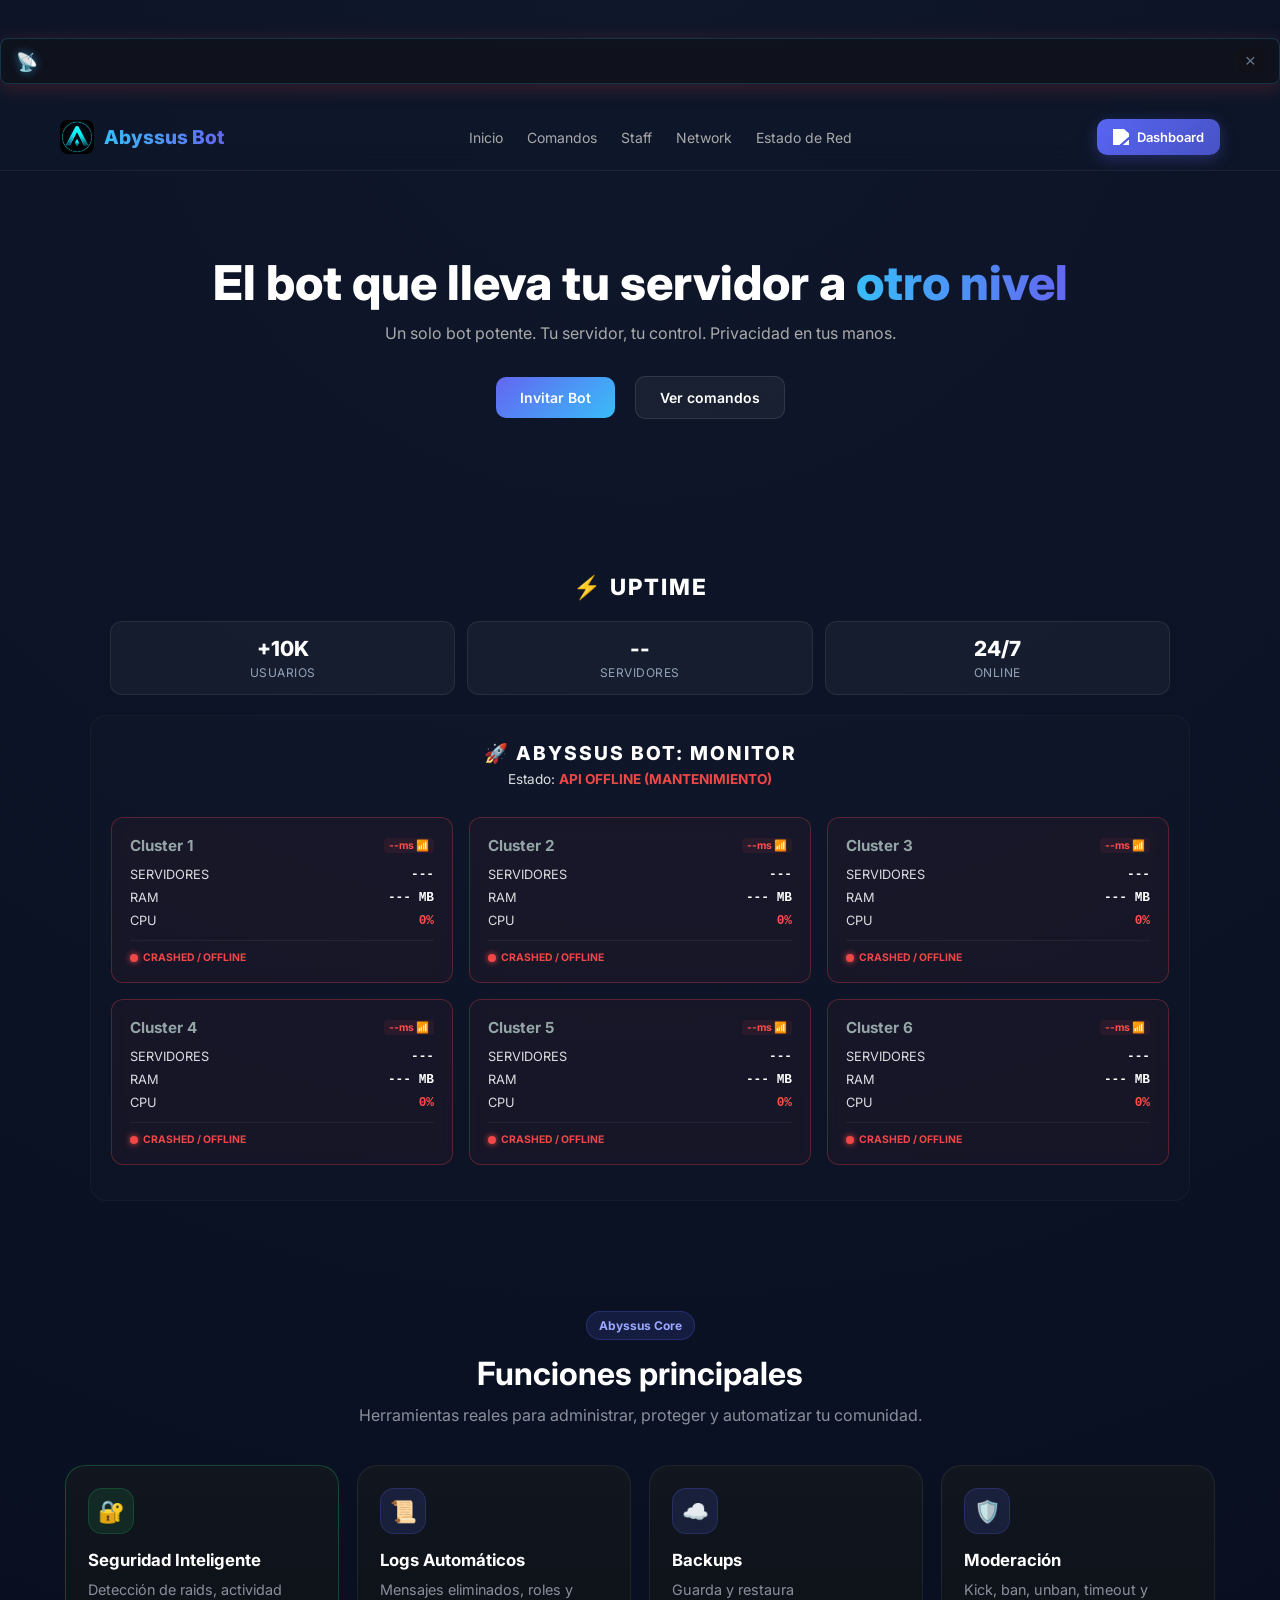
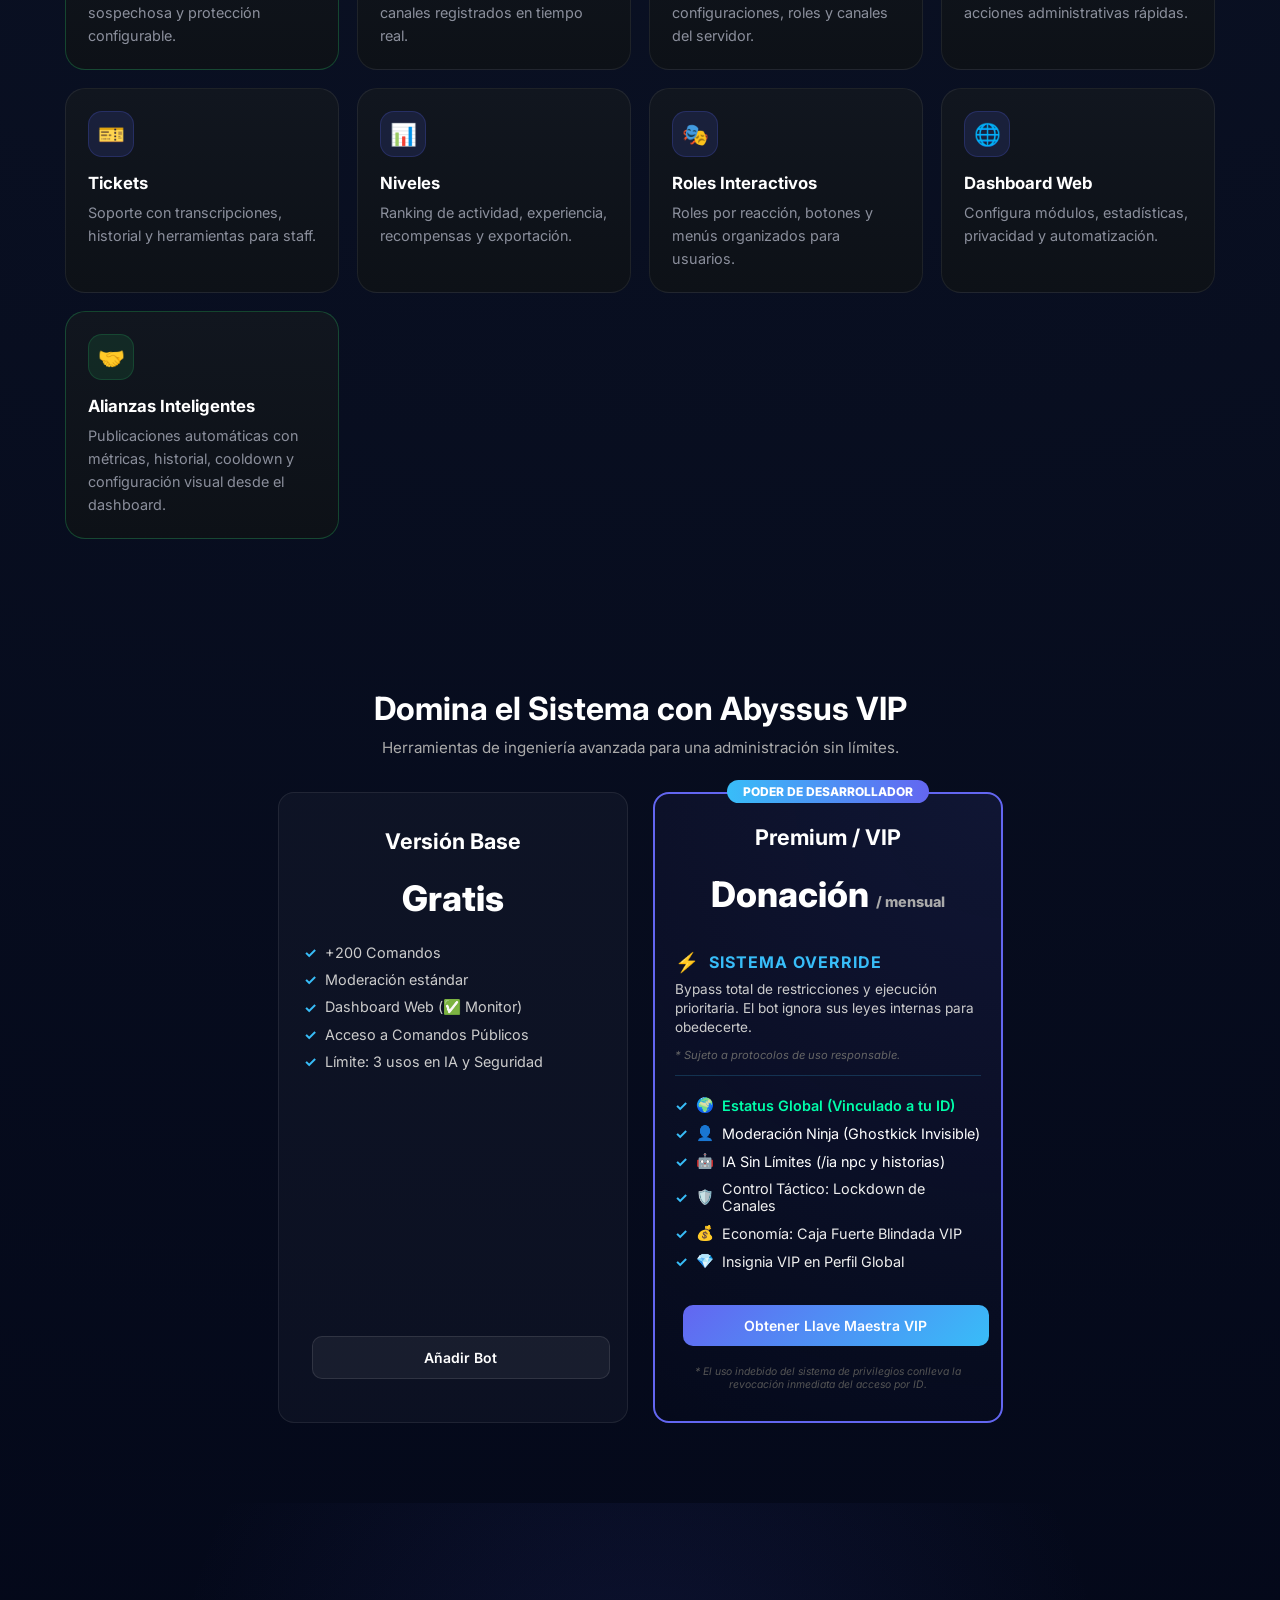
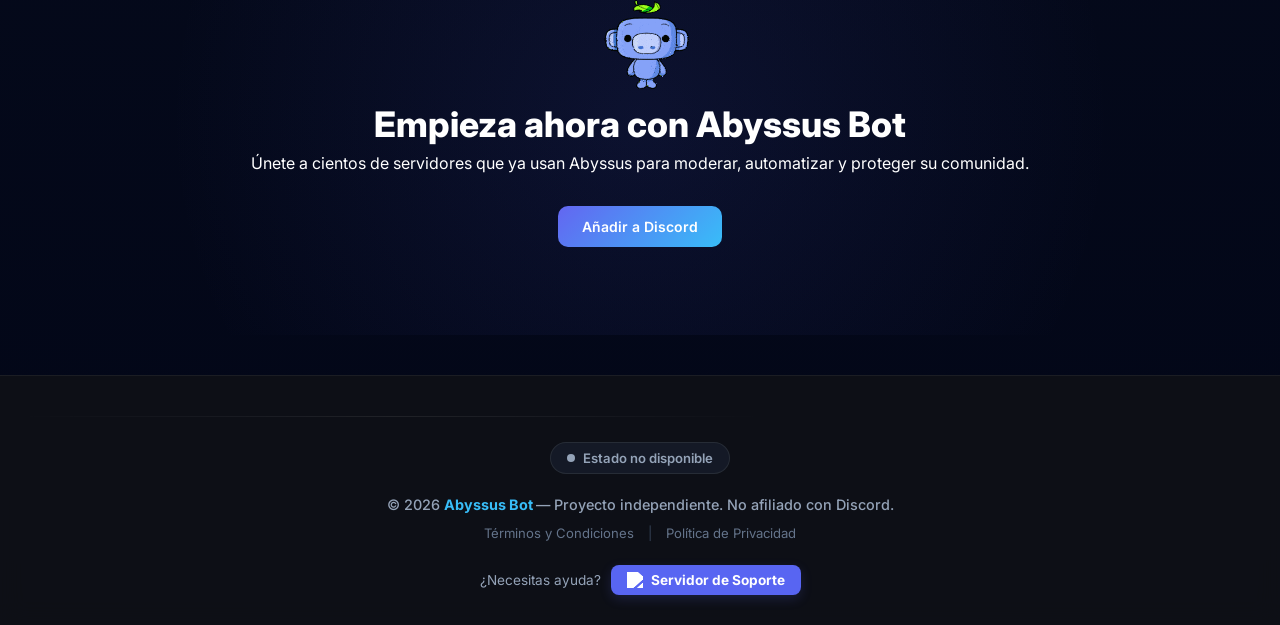
==== index.html @ d4df40f8 "Update index.html" ====
<!DOCTYPE html>
<html lang="es">
<head>
   <meta charset="utf-8">

<title>
  Abyssus — Moderación, Seguridad y Automatización para Discord
</title>

<meta
  name="viewport"
  content="width=device-width, initial-scale=1.0"
>

<link
  rel="canonical"
  href="https://mrabyssus.github.io/Abyssusbot/"
>

<link
  rel="icon"
  href="img/favicon-512.png"
>

<link
  rel="icon"
  type="image/png"
  sizes="32x32"
  href="img/favicon-web.png"
>

<meta
  name="description"
  content="Abyssus es un bot avanzado para Discord con moderación, logs automáticos, backups, seguridad inteligente, dashboard web, tickets, niveles y automatización."
>

<meta
  name="keywords"
  content="Discord bot, Abyssus, moderación, logs, backups, seguridad, dashboard, tickets, niveles, automatización, Discord dashboard, bot español"
>

<meta
  name="author"
  content="Mr.Abyssus"
>

<!-- OPEN GRAPH -->

<meta
  property="og:title"
  content="Abyssus — Moderación y Seguridad Inteligente para Discord"
>

<meta
  property="og:description"
  content="Dashboard web, logs automáticos, backups, moderación, tickets y automatización avanzada para servidores de Discord."
>

<meta
  property="og:image"
  content="https://mrabyssus.github.io/Abyssusbot/img/Bannernuevo.png"
>

<meta
  property="og:url"
  content="https://mrabyssus.github.io/Abyssusbot/"
>

<meta
  property="og:type"
  content="website"
>

<meta
  property="og:site_name"
  content="Abyssus"
>

<!-- TWITTER -->

<meta
  name="twitter:card"
  content="summary_large_image"
>

<meta
  name="twitter:title"
  content="Abyssus — Seguridad y Automatización para Discord"
>

<meta
  name="twitter:description"
  content="Bot avanzado para Discord con logs automáticos, backups, dashboard web, moderación y seguridad inteligente."
>

<meta
  name="twitter:image"
  content="https://mrabyssus.github.io/Abyssusbot/img/Bannernuevo.png"
>

<!-- COLOR -->

<meta
  name="theme-color"
  content="#0f172a"
>

<script type="application/ld+json">
{
  "@context": "https://schema.org",

  "@type": "SoftwareApplication",

  "name": "Abyssus",

  "description":
    "Bot avanzado para Discord con moderación, logs automáticos, backups, seguridad inteligente, dashboard web, tickets, niveles y automatización.",

  "applicationCategory":
    "UtilitiesApplication",

  "operatingSystem":
    "All",

  "url":
    "https://mrabyssus.github.io/Abyssusbot/",

  "author": {
    "@type": "Person",
    "name": "Mr.Abyssus"
  },

  "image":
    "https://mrabyssus.github.io/Abyssusbot/img/Bannernuevo.png",

  "sameAs": [
    "https://discord.gg/S2M2cyeus4",
    "https://top.gg/bot/680897280433324081"
  ]
}
</script>

<link
  href="https://fonts.googleapis.com/css2?family=Inter:wght@300;400;600;800&display=swap"
  rel="stylesheet">

<style>
*{margin:0;padding:0;box-sizing:border-box}
html{scroll-behavior:smooth;}

body{
  font-family:'Inter',sans-serif;
  background: radial-gradient(circle at top,#0f172a,#020617);
  color:#fff;
  padding-top:138px !important; /* Ajustado dinámicamente por el banner superior */
  overflow-x: hidden;
}

/* ===== NAV ===== */
.nav{
  position:fixed;
  top: 38px !important; /* Ajustado dinámicamente por el banner superior */
  width:100%;
  backdrop-filter:blur(14px);
  -webkit-backdrop-filter:blur(14px);
  background:rgba(15,23,42,0.7);
  border-bottom:1px solid rgba(255,255,255,0.06);
  z-index:1000;
}
.nav-container{
  max-width:1200px;
  margin:auto;
  padding:15px 20px;
  display:flex;
  align-items:center;
  justify-content:space-between;
}
.logo{
  display:flex;
  align-items:center;
  gap:10px;
  font-weight:800;
  font-size:1.2rem;
}
.logo span{
  background:linear-gradient(90deg,#38bdf8,#6366f1);
  -webkit-background-clip:text;
  color:transparent;
}
.logo img{
  width:34px;
  height:34px;
  border-radius:8px;
  animation:pulseLogo 2.5s infinite ease-in-out;
}
@keyframes pulseLogo{
  0%{ transform:scale(1); box-shadow:0 0 0 rgba(56,189,248,0); }
  50%{ transform:scale(1.06); box-shadow:0 0 15px rgba(56,189,248,0.5); }
  100%{ transform:scale(1); box-shadow:0 0 0 rgba(56,189,248,0); }
}
.nav-links {
  display: flex;
  justify-content: center;
}
.nav-links a{
  color:#aaa;
  margin:0 12px;
  text-decoration:none;
  font-size:14px;
  position:relative;
  transition:.3s;
}
.nav-links a:hover{color:#fff;}
.nav-links a::after{
  content:"";
  position:absolute;
  left:0;
  bottom:-5px;
  width:0%;
  height:2px;
  background:linear-gradient(90deg,#38bdf8,#6366f1);
  transition:.3s;
}
.nav-links a:hover::after{ width:100%; }

.discord-btn{
  display:flex;
  align-items:center;
  gap:8px;
  padding:10px 16px;
  border-radius:10px;
  font-weight:600;
  font-size:13px;
  text-decoration:none;
  color:#fff;
  background:linear-gradient(135deg,#5865F2,#4752C4);
  box-shadow:0 4px 15px rgba(88,101,242,0.3);
  transition:.25s;
  white-space: nowrap;
}
.discord-btn img{ filter:brightness(0) invert(1); }
.discord-btn:hover{
  transform:translateY(-2px);
  box-shadow:0 6px 20px rgba(88,101,242,0.5);
}

/* HERO */
.hero{
  min-height: 45vh;
  display:flex;
  align-items:center;
  justify-content:center;
  text-align:center;
  padding: 20px; 
}
.hero h2{ font-size: clamp(1.8rem, 5vw, 3rem); font-weight:800; line-height: 1.2; }
.hero span{
  background:linear-gradient(90deg,#38bdf8,#6366f1);
  -webkit-background-clip:text;
  color:transparent;
}
.hero p{ margin-top:12px; color:#aaa; font-size:1rem; padding: 0 10px; }

.buttons{margin-top:25px;}
.btn{
  padding:12px 24px;
  border-radius:10px;
  text-decoration:none;
  font-weight:600;
  margin:8px;
  display:inline-block;
  transition:.3s;
  cursor: pointer;
  font-size: 14px;
}
.btn-primary{
  background:linear-gradient(135deg,#6366f1,#38bdf8);
  color:#fff;
  border: none;
}
.btn-primary:hover{
  transform:translateY(-2px);
  box-shadow:0 8px 20px rgba(99,102,241,0.35);
}
.btn-secondary{ background:rgba(255,255,255,0.05); color:#fff; border: 1px solid rgba(255,255,255,0.1); }
.btn-secondary:hover{ background:rgba(255,255,255,0.1); }

/* --- BLOQUE 1: ESTADO DEL SISTEMA --- */
#seccion-estado {
    max-width: 1100px;
    margin: 30px auto 10px auto;
    padding: 0 20px;
    text-align: center;
}
.stats-superiores {
    display: flex;
    justify-content: center;
    gap: 12px;
    margin-top: 20px;
    flex-wrap: wrap;
}
.stat-box {
    background: rgba(255, 255, 255, 0.04);
    border: 1px solid rgba(255, 255, 255, 0.08);
    padding: 14px 20px;
    border-radius: 12px;
    min-width: 100px;
    flex: 1;
    transition: 0.3s;
}
.stat-box span { display: block; }
.stat-box .valor { font-weight: 800; font-size: 1.3rem; color: #fff; }
.stat-box .etiqueta { font-size: 0.75rem; color: #94a3b8; margin-top: 4px; text-transform: uppercase; letter-spacing: 0.5px; }

/* --- BLOQUE 2: MONITOR DE CLUSTERS (VERTICAL SIN DESLIZAR) --- */
/* --- BLOQUE 2: MONITOR DE CLUSTERS (RESTRUCTURADO EN 3x3) --- */
#dashboard-monitor {
    color: #dbdee1;
    font-family: 'Inter', sans-serif;
    text-align: center;
    padding: 25px 15px;
    background: rgba(255,255,255,0.01);
    border-radius: 16px;
    margin: 20px auto 40px auto;
    max-width: 1100px;
    border: 1px solid rgba(255, 255, 255, 0.03);
}

/* Forzamos cuadrícula exacta de 3 columnas en pantallas grandes */
.cluster-container {
    display: grid;
    grid-template-columns: repeat(3, 1fr);
    gap: 16px;
    padding: 10px 5px;
}

.cluster-card {
    background: rgba(255, 255, 255, 0.03); 
    border: 1px solid rgba(255, 255, 255, 0.08);
    padding: 18px;
    border-radius: 12px;
    text-align: left;
    backdrop-filter: blur(6px);
    transition: transform 0.2s, border-color 0.2s;
}
.cluster-card:hover { transform: translateY(-3px); border-color: #00ffcc; }
.cluster-card h3 { margin: 0; color: #00ffcc; font-size: 0.95rem; }
.stat-row { display: flex; justify-content: space-between; margin: 8px 0; font-size: 0.8rem; }
.stat-row .val { color: #fff; font-family: monospace; font-weight: 600; }

.online-dot {
    height: 8px; width: 8px;
    background-color: #23a55a;
    border-radius: 50%;
    box-shadow: 0 0 6px #23a55a;
    animation: pulse-green 2s infinite;
}
@keyframes pulse-green { 0%, 100% { opacity: 1; } 50% { opacity: 0.5; } }
    
/* FEATURES */
.features{
  padding:70px 20px;
}

.features-head{
  text-align:center;
  max-width:760px;
  margin:0 auto 36px;
}

.section-badge{
  display:inline-block;
  padding:6px 12px;
  border-radius:999px;
  background:rgba(88,101,242,.14);
  border:1px solid rgba(88,101,242,.25);
  color:#9aa7ff;
  font-size:.75rem;
  font-weight:700;
  margin-bottom:14px;
}

.features-head h2{
  font-size:2rem;
  margin-bottom:10px;
}

.features-head p{
  color:#8b8f9c;
  line-height:1.6;
}

.feature-grid{
  display:grid;
  grid-template-columns:repeat(auto-fit,minmax(240px,1fr));
  gap:18px;
  max-width:1150px;
  margin:0 auto;
}

.feature-card{
  background:linear-gradient(180deg,#11161f,#0d1117);
  border:1px solid rgba(255,255,255,.07);
  border-radius:20px;
  padding:22px;
  transition:.25s;
  position:relative;
  overflow:hidden;
  text-align:left;
}

.feature-card::before{
  content:'';
  position:absolute;
  inset:0;
  background:radial-gradient(circle at top right,rgba(88,101,242,.18),transparent 35%);
  opacity:0;
  transition:.25s;
}

.feature-card:hover{
  transform:translateY(-5px);
  border-color:rgba(88,101,242,.35);
  box-shadow:0 18px 40px rgba(0,0,0,.35);
}

.feature-card:hover::before{
  opacity:1;
}

.feature-card *{
  position:relative;
  z-index:1;
}

.feature-icon{
  width:46px;
  height:46px;
  display:flex;
  align-items:center;
  justify-content:center;
  border-radius:14px;
  background:rgba(88,101,242,.14);
  border:1px solid rgba(88,101,242,.22);
  font-size:1.35rem;
  margin-bottom:16px;
}

.feature-card h3{
  font-size:1.05rem;
  margin-bottom:8px;
}

.feature-card p{
  color:#8b8f9c;
  line-height:1.6;
  font-size:.9rem;
}

.feature-card.featured{
  border-color:rgba(35,165,89,.35);
}

.feature-card.featured .feature-icon{
  background:rgba(35,165,89,.14);
  border-color:rgba(35,165,89,.25);
}
    
/* ===== SECCIÓN PREMIUM INTEGRADA ===== */
.premium-section { padding: 80px 20px; max-width: 1100px; margin: auto; text-align: center; }
.premium-grid { display: flex; justify-content: center; gap: 25px; flex-wrap: wrap; margin-top: 35px; }
.price-card {
    background: rgba(255, 255, 255, 0.03);
    border: 1px solid rgba(255, 255, 255, 0.08);
    padding: 35px 25px;
    border-radius: 16px;
    width: 100%;
    max-width: 350px;
    position: relative;
    transition: 0.3s;
    display: flex;
    flex-direction: column;
}
.price-card.featured {
    border: 2px solid #6366f1;
    background: radial-gradient(circle at top right, rgba(99, 102, 241, 0.1), transparent);
}
.badge-premium {
    position: absolute;
    top: -14px;
    left: 50%;
    transform: translateX(-50%);
    background: linear-gradient(90deg, #38bdf8, #6366f1);
    padding: 4px 16px;
    border-radius: 20px;
    font-size: 0.75rem;
    font-weight: 800;
    text-transform: uppercase;
    white-space: nowrap;
}
.price-card h3 { font-size: 1.35rem; margin-bottom: 8px; }
.price-card .price { font-size: 2.2rem; font-weight: 800; margin: 15px 0; }
.price-card .price span { font-size: 0.9rem; color: #aaa; }

.price-list { list-style: none; text-align: left; margin-bottom: 25px; flex-grow: 1; }
.price-list li { margin: 10px 0; color: #ccc; font-size: 0.9rem; display: flex; align-items: center; gap: 8px; }
.price-list li::before { content: "✓"; color: #38bdf8; font-weight: bold; }

/* CTA ANIMATED STYLES */
.cta-animated {
    text-align: center;
    padding: 80px 20px;
    background: radial-gradient(circle at center, rgba(88, 101, 242, 0.1), transparent 70%);
    position: relative;
}
.wumpus-container { margin-bottom: 20px; height: 100px; display: flex; justify-content: center; align-items: center; }
.wumpus-img { width: 100px; height: auto; animation: floatWumpus 3s infinite ease-in-out; }
@keyframes floatWumpus { 0%, 100% { transform: translateY(0); } 50% { transform: translateY(-15px); } }
.cta-animated h2 { font-size: clamp(1.5rem, 4vw, 2.2rem); font-weight: 800; margin-bottom: 8px; color: #fff; }

.btn-discord-pro {
    display: inline-flex;
    align-items: center;
    gap: 10px;
    padding: 14px 28px;
    border-radius: 10px;
    font-weight: 700;
    font-size: 1rem;
    text-decoration: none;
    color: #fff;
    background: #5865F2;
    box-shadow: 0 4px 12px rgba(88, 101, 242, 0.3);
    transition: 0.3s;
}
.btn-discord-pro:hover { background: #4752C4; transform: translateY(-2px); }

/* ===== BANNER DE ALERTA DE CAIDA ===== */
.alerta-caida {
    position: fixed;
    top: 0;
    left: 0;
    width: 100%;
    background: linear-gradient(90deg, #7f1d1d, #b91c1c);
    color: #fef2f2;
    padding: 10px 20px;
    font-size: 13px;
    text-align: center;
    z-index: 2000;
    display: flex;
    justify-content: center;
    align-items: center;
    gap: 10px;
    border-bottom: 2px solid #ef4444;
    box-shadow: 0 4px 20px rgba(239, 68, 68, 0.2);
}
.alerta-icono {
    font-size: 16px;
    animation: parpadeoAlerta 1.5s infinite;
}
.alerta-texto {
    line-height: 1.4;
    margin: 0;
}
.alerta-tiempo {
    color: #fca5a5;
    font-weight: 600;
    display: inline-block;
    margin-left: 5px;
}

@keyframes parpadeoAlerta {
    0%, 100% { opacity: 1; transform: scale(1); }
    50% { opacity: 0.4; transform: scale(0.9); }
}

/* ====================================================
   📱 RESPONSIVE CONTROLADO (EVITA MOVIMIENTOS HORIZONTALES)
====================================================== */
@media (max-width: 768px) {
    body { padding-top: 190px !important; }
    .alerta-caida { font-size: 11px; padding: 8px 12px; }
    .nav { top: 50px !important; flex-direction: column; gap: 12px; padding: 12px; }
    .nav-container { flex-direction: column; gap: 12px; padding: 12px; }
    .nav-links { flex-wrap: wrap; justify-content: center; gap: 8px 4px; }
    .nav-links a { margin: 0 6px; font-size: 13px; }
    .discord-btn { width: 100%; justify-content: center; padding: 8px; }
    
    /* Grid vertical exacto de 2 columnas en celulares modernos */
    .cluster-container {
        grid-template-columns: repeat(2, 1fr) !important;
        gap: 10px !important;
    }
    .cluster-card { padding: 12px !important; }
    .cluster-card h3 { font-size: 0.85rem; }
    .stat-row { font-size: 0.75rem; margin: 6px 0; }
    
    .price-card.featured { transform: none !important; }
}

@media (max-width: 480px) {
    /* Celulares extremadamente pequeños bajan a 1 columna para mantener legibilidad */
    .cluster-container { grid-template-columns: 1fr !important; }
}
</style>

</head>

<body>

<nav class="nav">

 <div id="panel-alerta" class="alerta-caida" style="border-color: rgba(56, 189, 248, 0.3); background: rgba(17, 18, 23, 0.6); position: relative; padding: 12px 40px 12px 45px; margin-bottom: 20px; border-radius: 8px; border: 1px solid rgba(56, 189, 248, 0.2); overflow: hidden; display: flex; align-items: center; backdrop-filter: blur(4px);">
    
    <span class="alerta-icono" style="position: absolute; left: 15px; color: #38bdf8; font-size: 1.1rem; text-shadow: 0 0 10px rgba(56, 189, 248, 0.5); z-index: 2; animation: alert-pulse 1.5s infinite alternate;">📡</span>
    
    <div style="width: 100%; overflow: hidden; white-space: nowrap; position: relative;">
        <p class="alerta-texto" style="margin: 0; display: inline-block; padding-left: 100%; animation: marquee-cyber 40s linear infinite; font-size: 0.9rem; letter-spacing: 0.5px; color: #e2e8f0; font-weight: 500;">
            <span style="color: #ffd700; font-weight: 700; text-shadow: 0 0 8px rgba(255, 215, 0, 0.2);">👑 ABYSSUS PREMIUM:</span> Desbloquea el verdadero poder del bot. Obtén acceso inmediato a comandos exclusivos, sistemas avanzados de economía, personalización sin límites y prioridad de soporte. 
            
            <span style="margin: 0 40px; color: #2f3136;"></span>
                   
        </p>
    </div>

    <button onclick="document.getElementById('panel-alerta').remove()" style="position: absolute; top: 50%; right: 15px; transform: translateY(-50%); background: rgba(17, 18, 23, 0.8); border: none; color: #64748b; font-size: 1.2rem; cursor: pointer; transition: 0.2s; padding: 2px 8px; border-radius: 4px; line-height: 1; z-index: 2;" onmouseover="this.style.color='#ef4444'; this.style.background='rgba(239, 68, 68, 0.1)'" onmouseout="this.style.color='#64748b'; this.style.background='rgba(17, 18, 23, 0.8)'">×</button>

    <style>
        @keyframes marquee-cyber {
            0% { transform: translate3d(0, 0, 0); }
            100% { transform: translate3d(-100%, 0, 0); }
        }
        @keyframes alert-pulse {
            0% { opacity: 0.6; transform: scale(0.95); }
            100% { opacity: 1; transform: scale(1.05); }
        }
    </style>
</div>    

  <div class="nav-container">
    <div class="logo">
      <img src="img/favicon-512.png" alt="Abyssus Logo">
      <span>Abyssus Bot</span>
    </div>
    <div class="nav-links">
      <a href="index.html">Inicio</a>
      <a href="commands.html">Comandos</a>
      <a href="staffteam.html">Staff</a>
      <a href="network.html">Network</a>
      <a href="estado.html">Estado de Red</a>
    </div>
    <a href="https://discord.com/oauth2/authorize?client_id=680897280433324081&redirect_uri=https://abyssus-auth.onrender.com/callback&response_type=code&scope=identify%20guilds"
       class="discord-btn">
      <img src="https://cdn.jsdelivr.net/npm/simple-icons@v11/icons/discord.svg" width="16">
      Dashboard
    </a>
  </div>
</nav>

<section class="hero">
  <div>
    <h2>El bot que lleva tu servidor a <span>otro nivel</span></h2>
     <p>Un solo bot potente. Tu servidor, tu control. Privacidad en tus manos.</p>
    <div class="buttons">
      <a href="https://discord.com/oauth2/authorize?client_id=680897280433324081&scope=bot%20applications.commands&permissions=8"
         class="btn btn-primary">Invitar Bot</a>
      <a href="commands.html" class="btn btn-secondary">Ver comandos</a>
    </div>
  </div>
</section>

<div id="seccion-estado">
    <h2 style="color: #ffffff; font-size: 1.4rem; text-transform: uppercase; letter-spacing: 2px; font-weight: 800;">
      ⚡ UPTIME
    </h2>
    <div class="stats-superiores">
        <div class="stat-box">
            <span class="valor">+10K</span>
            <span class="etiqueta">Usuarios</span>
        </div>
        <div class="stat-box">
            <span class="valor" id="count-servidores">--</span>
            <span class="etiqueta">Servidores</span>
        </div>
        <div class="stat-box">
            <span class="valor">24/7</span>
            <span class="etiqueta">Online</span>
        </div>
    </div>
</div>

<div id="dashboard-monitor">
    <h2 style="color: #ffffff; font-size: 1.2rem; margin-bottom: 6px; text-transform: uppercase; letter-spacing: 2px; font-weight: 800;">
        🚀 ABYSSUS BOT: MONITOR
    </h2>

    <div id="conexion-texto" style="margin-bottom: 20px; font-size: 0.85rem;">
        Estado: <span id="sistema-estado-global" style="color:#23a55a; font-weight:bold;">SISTEMA OPERATIVO</span>
    </div>

    <div id="clusters-lista" class="cluster-container">
    </div>
</div>

<script>
    // 🧠 MEMORIA INICIAL: Definimos tus 6 clústeres por defecto para el modo fallback offline
    let memoriaClusters = [
        { id: 1, guilds: '---', ram: '---', cpu: '0%', ping: '--', status: 'offline' },
        { id: 2, guilds: '---', ram: '---', cpu: '0%', ping: '--', status: 'offline' },
        { id: 3, guilds: '---', ram: '---', cpu: '0%', ping: '--', status: 'offline' },
        { id: 4, guilds: '---', ram: '---', cpu: '0%', ping: '--', status: 'offline' },
        { id: 5, guilds: '---', ram: '---', cpu: '0%', ping: '--', status: 'offline' },
        { id: 6, guilds: '---', ram: '---', cpu: '0%', ping: '--', status: 'offline' }
    ];

    function animateCount(element, start, end, duration) {
        if (start === end) return;
        let startTimestamp = null;
        const step = (timestamp) => {
            if (!startTimestamp) startTimestamp = timestamp;
            const progress = Math.min((timestamp - startTimestamp) / duration, 1);
            const current = Math.floor(progress * (end - start) + start);
            element.innerText = "+" + current.toLocaleString();
            if (progress < 1) {
                window.requestAnimationFrame(step);
            }
        };
        window.requestAnimationFrame(step);
    }

    function renderizarInterfaz() {
        const lista = document.getElementById('clusters-lista');
        if (!lista) return;

        lista.innerHTML = memoriaClusters.map(c => {
            const isOnline = c.status === 'online';
            const colorEstado = isOnline ? '#23a55a' : '#f04747'; 
            const colorTextoSecundario = isOnline ? '#00ffcc' : '#ff4d4d'; 

            return `
                <div class="cluster-card" style="${!isOnline ? 'border: 1px solid rgba(240, 71, 71, 0.3); background: rgba(240, 71, 71, 0.04);' : ''}">
                    <div style="display:flex; justify-content:space-between; align-items:center; margin-bottom:12px;">
                        <h3 style="${!isOnline ? 'color: #95a5a6;' : ''}">Cluster ${c.id}</h3>
                        <span style="font-size:0.65rem; color:${colorTextoSecundario}; font-weight: bold; background: ${isOnline ? 'rgba(0,255,204,0.08)' : 'rgba(255,77,77,0.08)'}; padding: 1px 5px; border-radius: 4px;">
                            ${c.ping !== '--' ? c.ping + 'ms' : '--ms'} 📶
                        </span>
                    </div>

                    <div class="stat-row">
                        <span>SERVIDORES</span>
                        <span class="val">${c.guilds}</span>
                    </div>

                    <div class="stat-row">
                        <span>RAM</span>
                        <span class="val">${c.ram !== '---' ? c.ram + ' MB' : '--- MB'}</span>
                    </div>

                    <div class="stat-row">
                        <span>CPU</span>
                        <span class="val" style="color:${colorTextoSecundario};">${c.cpu !== '---' ? c.cpu : '0%'}</span>
                    </div>

                    <div style="margin-top:12px; font-size: 0.65rem; color: ${colorEstado}; font-weight:bold; display:flex; align-items:center; gap:5px; border-top:1px solid rgba(255,255,255,0.05); padding-top:10px;">
                        <div class="online-dot" style="background-color: ${colorEstado}; box-shadow: 0 0 6px ${colorEstado}; animation: ${isOnline ? 'pulse-green 2s infinite' : 'none'};"></div> 
                        ${isOnline ? 'ONLINE' : 'CRASHED / OFFLINE'}
                    </div>
                </div>
            `;
        }).join('');
    }

    async function actualizarDashboard() {
        const countSrv = document.getElementById('count-servidores');
        const estadoGlobal = document.getElementById('sistema-estado-global');
        const countCmds = document.getElementById('count-comandos'); 

        try {
            // CORRECCIÓN PARA EL PUERTO 3030: Apuntamos exactamente a /status
           const res = await fetch('https://abyssus-status.duckdns.org:3031/api/status?json=true&t=' + Date.now(), {
    headers: { 'Accept': 'application/json' }
});
            const data = await res.json();

            if (data.global && countSrv) {
                const nuevoTotal = data.global.totalGuilds || 0;
                const valorActual = parseInt(countSrv.innerText.replace(/[+,]/g, '')) || 0;
                if (nuevoTotal !== valorActual) {
                    animateCount(countSrv, valorActual, nuevoTotal, 1000);
                }

                if (countCmds && data.global.totalCommandsExecuted !== undefined) {
                    const nuevoTotalCmds = data.global.totalCommandsExecuted || 0;
                    const valorActualCmds = parseInt(countCmds.innerText.replace(/[+,]/g, '')) || 0;
                    if (nuevoTotalCmds !== valorActualCmds) {
                        animateCount(countCmds, valorActualCmds, nuevoTotalCmds, 1000);
                    }
                }
            }

            if (data.clusters && data.clusters.length > 0) {
                let algunClusterCaido = false;
                let clustersOrdenadosBackend = [...data.clusters].sort((a, b) => a.id - b.id);

                memoriaClusters = clustersOrdenadosBackend.map((clData, index) => {
                    const status = clData.status || 'online';
                    if (status !== 'online') algunClusterCaido = true;

                    let pingVisual = clData.ping;
                    if (pingVisual === undefined || pingVisual < 0) {
                        pingVisual = '--';
                    }

                    return {
                        id: index + 1,
                        guilds: clData.guilds || '0',
                        ram: clData.ram || '0',
                        cpu: clData.cpu || '0%',
                        ping: pingVisual,
                        status: status,
                        commandsExecuted: clData.commandsExecuted || 0 
                    };
                });

                if (estadoGlobal) {
                    if (algunClusterCaido) {
                        estadoGlobal.innerHTML = '<span style="color:#f04747; font-weight:bold;">ALERTA: CLUSTER DETENIDO</span>';
                    } else {
                        estadoGlobal.innerHTML = '<span style="color:#23a55a; font-weight:bold;">SISTEMA OPERATIVO</span>';
                    }
                }
            }

        } catch (e) {
            console.log("Error de conexión con la API, aplicando fallback offline:", e);
            
            memoriaClusters.forEach(c => {
                c.status = 'offline';
                c.ping = '--';
                c.guilds = '---';
                c.ram = '---';
                c.cpu = '0%';
                c.commandsExecuted = '---';
            });

            if (estadoGlobal) {
                estadoGlobal.innerHTML = '<span style="color:#f04747; font-weight:bold;">API OFFLINE (MANTENIMIENTO)</span>';
            }
            if (countSrv) {
                countSrv.innerText = "--";
            }
            if (countCmds) {
                countCmds.innerText = "--";
            }
        } finally {
            renderizarInterfaz();
        }
    }

    // Inicialización del ciclo
    renderizarInterfaz(); 
    actualizarDashboard();
    setInterval(actualizarDashboard, 4000);
</script>
    
<section class="features">
  <div class="features-head">
    <span class="section-badge">Abyssus Core</span>
    <h2>Funciones principales</h2>
    <p>Herramientas reales para administrar, proteger y automatizar tu comunidad.</p>
  </div>

  <div class="feature-grid">

    <div class="feature-card featured">
      <span class="feature-icon">🔐</span>
      <h3>Seguridad Inteligente</h3>
      <p>Detección de raids, actividad sospechosa y protección configurable.</p>
    </div>

    <div class="feature-card">
      <span class="feature-icon">📜</span>
      <h3>Logs Automáticos</h3>
      <p>Mensajes eliminados, roles y canales registrados en tiempo real.</p>
    </div>

    <div class="feature-card">
      <span class="feature-icon">☁️</span>
      <h3>Backups</h3>
      <p>Guarda y restaura configuraciones, roles y canales del servidor.</p>
    </div>

    <div class="feature-card">
      <span class="feature-icon">🛡️</span>
      <h3>Moderación</h3>
      <p>Kick, ban, unban, timeout y acciones administrativas rápidas.</p>
    </div>

    <div class="feature-card">
      <span class="feature-icon">🎫</span>
      <h3>Tickets</h3>
      <p>Soporte con transcripciones, historial y herramientas para staff.</p>
    </div>

    <div class="feature-card">
      <span class="feature-icon">📊</span>
      <h3>Niveles</h3>
      <p>Ranking de actividad, experiencia, recompensas y exportación.</p>
    </div>

    <div class="feature-card">
      <span class="feature-icon">🎭</span>
      <h3>Roles Interactivos</h3>
      <p>Roles por reacción, botones y menús organizados para usuarios.</p>
    </div>

    <div class="feature-card">
      <span class="feature-icon">🌐</span>
      <h3>Dashboard Web</h3>
      <p>Configura módulos, estadísticas, privacidad y automatización.</p>
    </div>

     <div class="feature-card featured">
      <span class="feature-icon">🤝</span>
  <h3>Alianzas Inteligentes</h3>
  <p>Publicaciones automáticas con métricas, historial, cooldown y configuración visual desde el dashboard.</p>
</div>

  </div>
</section>
    
<section class="premium-section">
    <h2 style="font-size: 2rem; margin-bottom: 10px;">Domina el Sistema con <span>Abyssus VIP</span></h2>
    <p style="color: #aaa; font-size: 0.95rem;">Herramientas de ingeniería avanzada para una administración sin límites.</p>

    <div class="premium-grid">
        <div class="price-card">
            <h3>Versión Base</h3>
            <div class="price">Gratis</div>
            <ul class="price-list">
                <li>+200 Comandos</li>
                <li>Moderación estándar</li>
                <li>Dashboard Web (✅ Monitor)</li>
                <li>Acceso a Comandos Públicos</li>
                <li>Límite: 3 usos en IA y Seguridad</li>
            </ul>
            <a href="#" class="btn btn-secondary" style="width: 100%; margin-top: 20px;">Añadir Bot</a>
        </div>

        <div class="price-card featured" style="padding: 30px 20px;">
            <div class="badge-premium">Poder de Desarrollador</div>
            <h3>Premium / VIP</h3>
            <div class="price">Donación <span>/ mensual</span></div>
            
            <div class="vip-features-container" style="text-align: left; margin-top: 20px;">
                
                <div style="margin-bottom: 20px; border-bottom: 1px solid rgba(56, 189, 248, 0.2); padding-bottom: 12px;">
                    <div style="display: flex; align-items: center; gap: 10px; color: #38bdf8;">
                        <span style="font-size: 1.2rem;">⚡</span>
                        <strong style="font-size: 1rem; text-transform: uppercase; letter-spacing: 1px;">Sistema Override</strong>
                    </div>
                    <p style="color: #ccc; font-size: 0.85rem; margin: 6px 0; line-height: 1.4;">
                        Bypass total de restricciones y ejecución prioritaria. El bot ignora sus leyes internas para obedecerte.
                    </p>
                    <span style="color: #666; font-size: 0.7rem; font-style: italic;">
                        * Sujeto a protocolos de uso responsable.
                    </span>
                </div>

                <ul class="price-list">
                    <li style="color: #00ffaa; font-weight: 600; display: flex; gap: 8px;">
                        <span>🌍</span> Estatus Global (Vinculado a tu ID)
                    </li>
                    <li style="color: #fff; display: flex; gap: 8px;">
                        <span>👤</span> Moderación Ninja (Ghostkick Invisible)
                    </li>
                    <li style="color: #fff; display: flex; gap: 8px;">
                        <span>🤖</span> IA Sin Límites (/ia npc y historias)
                    </li>
                    <li style="color: #eee; display: flex; gap: 8px;">
                        <span>🛡️</span> Control Táctico: Lockdown de Canales
                    </li>
                    <li style="color: #eee; display: flex; gap: 8px;">
                        <span>💰</span> Economía: Caja Fuerte Blindada VIP
                    </li>
                    <li style="color: #eee; display: flex; gap: 8px;">
                        <span>💎</span> Insignia VIP en Perfil Global
                    </li>
                </ul>
            </div>

            <a href="https://www.paypal.com/donate/?hosted_button_id=DMFBBR5VNYV94" class="btn btn-primary" style="width: 100%; border-radius: 10px; margin-top: 10px;">Obtener Llave Maestra VIP</a>
            
            <p style="font-size: 0.65rem; color: #555; margin-top: 12px; font-style: italic; line-height: 1.2;">
                * El uso indebido del sistema de privilegios conlleva la revocación inmediata del acceso por ID.
            </p>
        </div>
    </div>
</section>

<section class="cta-animated">
  <div class="wumpus-container">
    <img
      src="img/wumpus-wave.gif"
      alt="Wumpus saludando"
      class="wumpus-img"
    >
  </div>

  <h2>Empieza ahora con Abyssus Bot</h2>

  <p>
    Únete a cientos de servidores que ya usan Abyssus para moderar,
    automatizar y proteger su comunidad.
  </p>

  <div class="buttons">
    <a
      href="https://discord.com/oauth2/authorize?client_id=680897280433324081&scope=bot%20applications.commands&permissions=8"
      class="btn btn-primary"
    >
      Añadir a Discord
    </a>
  </div>
</section>

<footer style="
    text-align:center;
    padding:40px 20px 30px;
    margin-top:40px;
    border-top:1px solid rgba(255,255,255,0.06);
    background:rgba(17,18,23,0.78);
    backdrop-filter:blur(12px);
">

    <hr style="
        border:0;
        height:1px;
        background:linear-gradient(
            to right,
            transparent,
            rgba(255,255,255,0.08),
            transparent
        );
        margin-bottom:25px;
        width:60%;
    ">

    <!-- STATUS -->
    <div style="margin-bottom:22px;">

        <a
            href="https://abyssusstatus.cronitorstatus.com/"
            target="_blank"
            style="
                text-decoration:none;
                font-size:0.82rem;
                color:#94a3b8;
                display:inline-flex;
                align-items:center;
                gap:8px;
                padding:7px 16px;
                background:rgba(30,41,59,0.45);
                border-radius:20px;
                border:1px solid rgba(255,255,255,0.08);
                transition:0.3s;
                font-weight:600;
            "

            onmouseover="
                this.style.borderColor='#475569';
                this.style.boxShadow='0 0 15px rgba(88,166,255,.08)';
            "

            onmouseout="
                this.style.borderColor='rgba(255,255,255,0.08)';
                this.style.boxShadow='none';
            "
        >

            <span
                id="status-indicator"
                style="
                    width:8px;
                    height:8px;
                    background:#94a3b8;
                    border-radius:50%;
                    display:inline-block;
                "
            ></span>

            <span id="status-text-label">
                Verificando estado...
            </span>

        </a>

    </div>

    <script>
        const url =
          'https://api.allorigins.win/get?url=' +
          encodeURIComponent(
            'https://abyssus.cronitorstatus.com/api/v1/status'
          );

        fetch(url)

          .then(res => res.json())

          .then(data => {

            const json =
              JSON.parse(data.contents);

            const indicator =
              document.getElementById(
                'status-indicator'
              );

            const label =
              document.getElementById(
                'status-text-label'
              );

            if(json.status === 'operational'){

              indicator.style.background =
                '#22c55e';

              indicator.style.boxShadow =
                '0 0 8px #22c55e';

              label.innerText =
                'Sistema Operativo';

            }else{

              indicator.style.background =
                '#ef4444';

              indicator.style.boxShadow =
                '0 0 8px #ef4444';

              label.innerText =
                'Sistema con Incidencias';

            }

          })

          .catch(() => {

            const indicator =
              document.getElementById(
                'status-indicator'
              );

            const label =
              document.getElementById(
                'status-text-label'
              );

            indicator.style.background =
              '#94a3b8';

            indicator.style.boxShadow =
              'none';

            label.innerText =
              'Estado no disponible';

          });
    </script>

    <!-- COPYRIGHT -->
    <p style="
        margin-bottom:12px;
        font-weight:500;
        font-size:0.9rem;
        color:#94a3b8;
    ">

        © 2026
        <span style="
            color:#38bdf8;
            font-weight:700;
        ">
            Abyssus Bot
        </span>

        — Proyecto independiente.
        No afiliado con Discord.

    </p>

    <!-- LINKS -->
    <div style="
        font-size:0.82rem;
        margin-bottom:24px;
    ">

        <a
            href="terminos.html"
            style="
                color:#64748b;
                text-decoration:none;
                transition:0.3s;
            "

            onmouseover="
                this.style.color='#94a3b8'
            "

            onmouseout="
                this.style.color='#64748b'
            "
        >
            Términos y Condiciones
        </a>

        <span style="
            margin:0 10px;
            color:#334155;
        ">
            |
        </span>

        <a
            href="privacidad.html"
            style="
                color:#64748b;
                text-decoration:none;
                transition:0.3s;
            "

            onmouseover="
                this.style.color='#94a3b8'
            "

            onmouseout="
                this.style.color='#64748b'
            "
        >
            Política de Privacidad
        </a>

    </div>

    <!-- SUPPORT -->
    <div style="
        display:flex;
        align-items:center;
        justify-content:center;
        gap:10px;
        flex-wrap:wrap;
        font-size:0.85rem;
        color:#94a3b8;
    ">

        <span>
            ¿Necesitas ayuda?
        </span>

        <a
            href="https://discord.gg/qegCgXX99z"

            style="
                display:flex;
                align-items:center;
                gap:8px;
                color:#fff;
                background:#5865F2;
                padding:7px 16px;
                border-radius:8px;
                text-decoration:none;
                font-weight:700;
                transition:0.3s;
                box-shadow:
                  0 4px 12px rgba(88,101,242,.18);
            "

            onmouseover="
                this.style.background='#4752C4';
                this.style.boxShadow='0 4px 18px rgba(88,101,242,.35)';
            "

            onmouseout="
                this.style.background='#5865F2';
                this.style.boxShadow='0 4px 12px rgba(88,101,242,.18)';
            "
        >

            <img
                src="https://cdn.jsdelivr.net/npm/simple-icons@v11/icons/discord.svg"
                width="16"
                style="filter:brightness(0) invert(1);"
            >

            Servidor de Soporte

        </a>

    </div>

</footer>
</body>
</html>
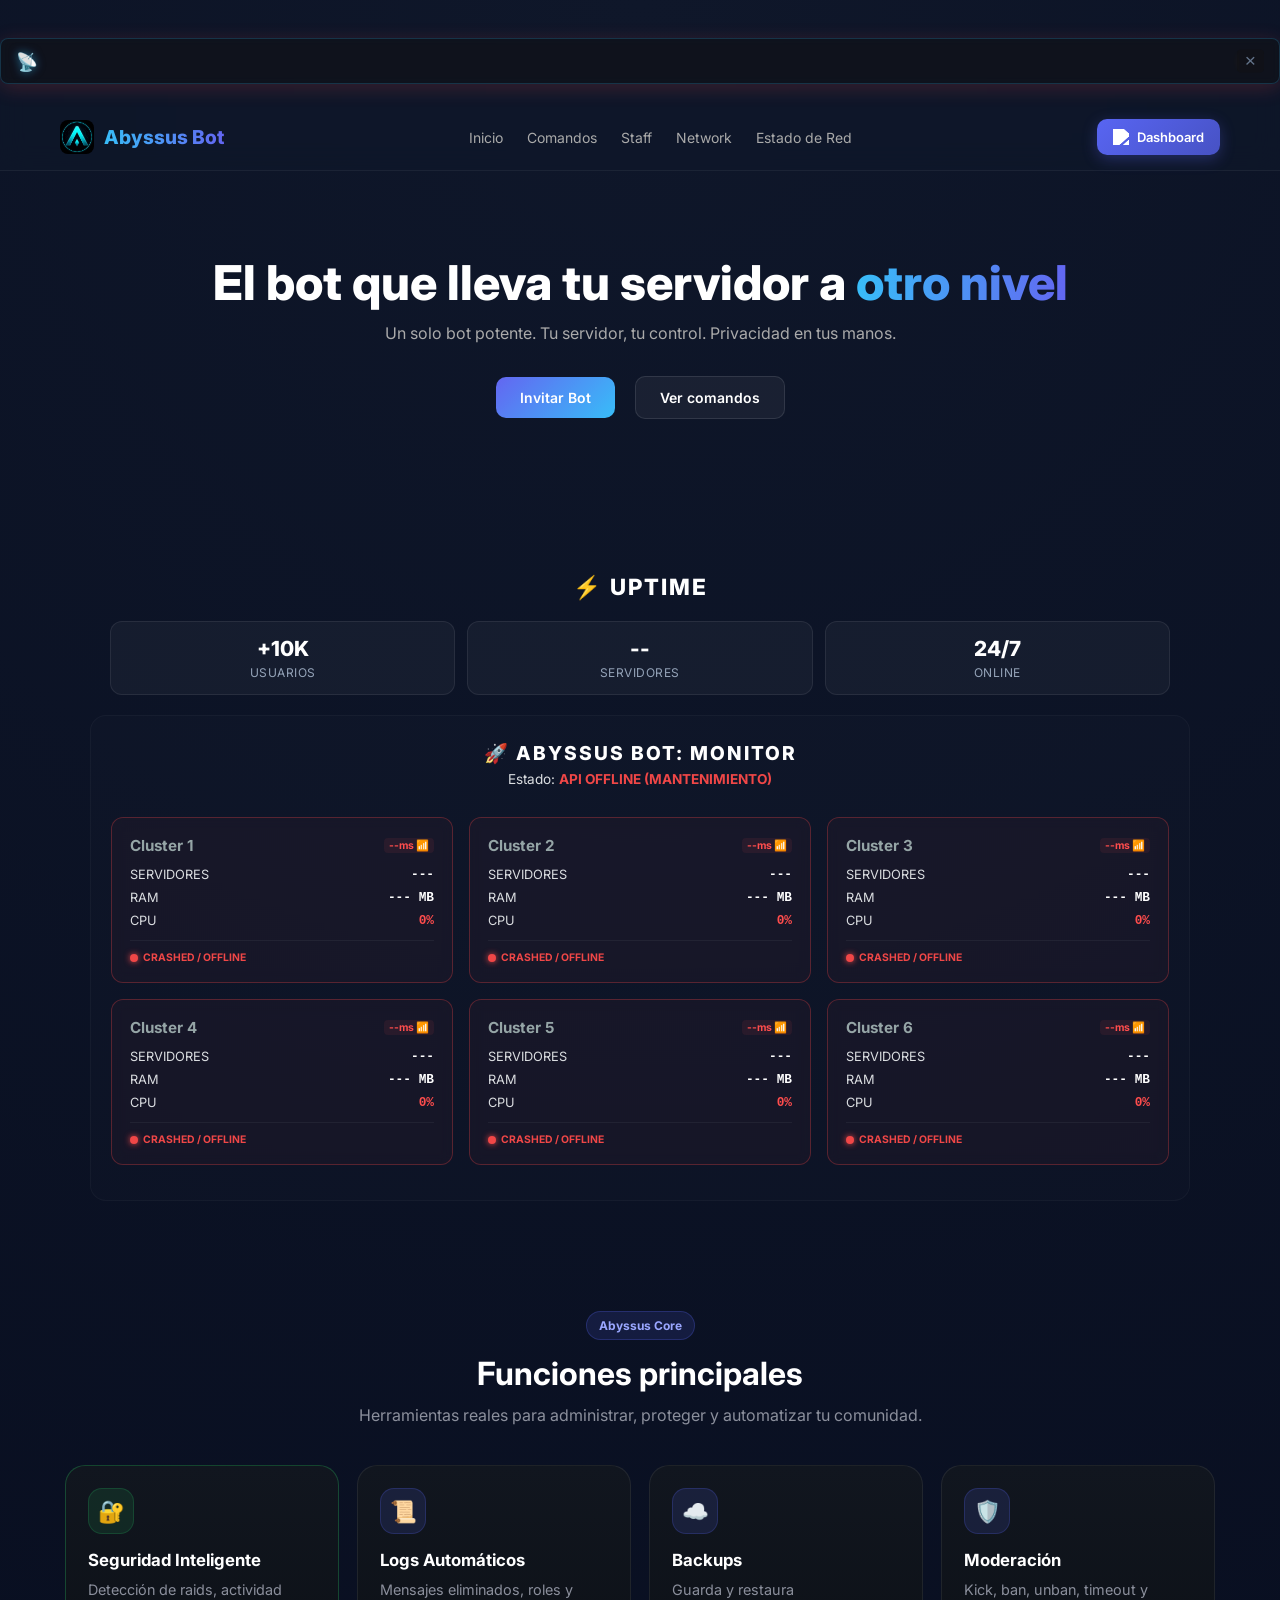
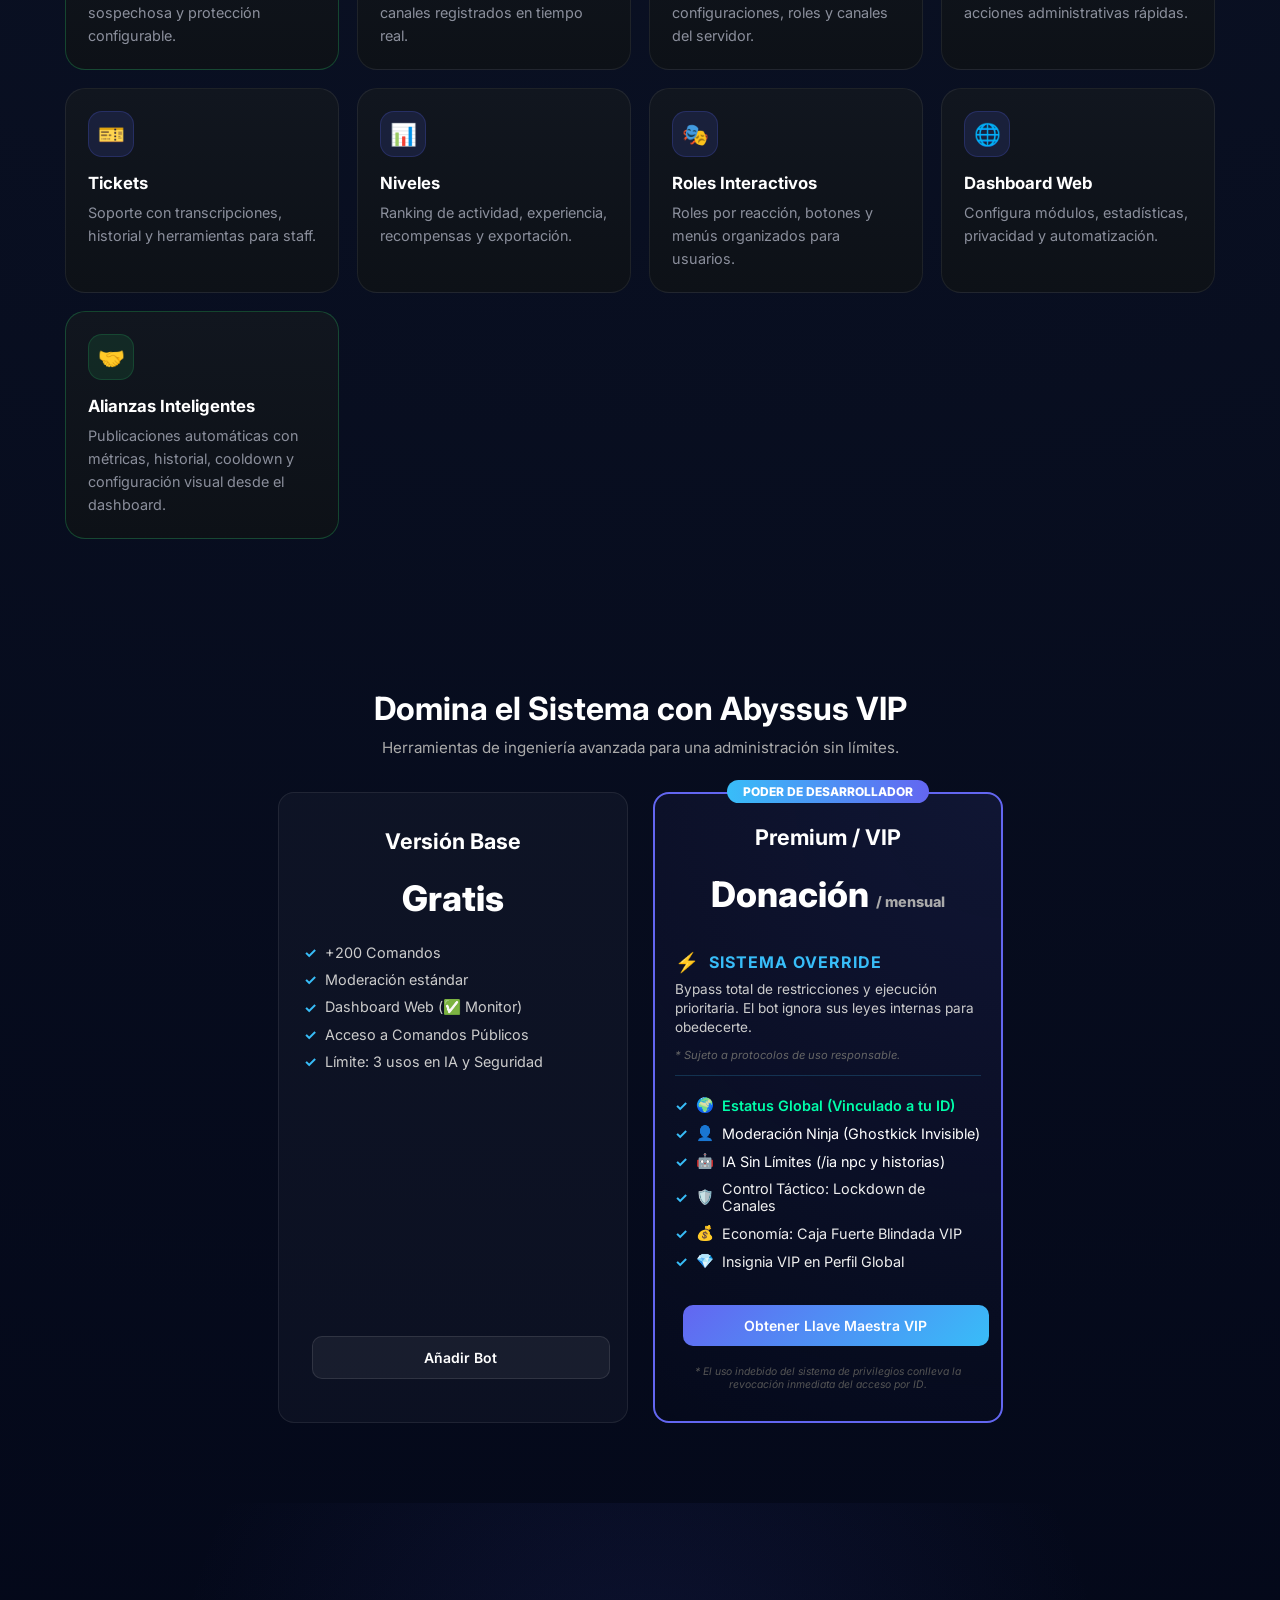
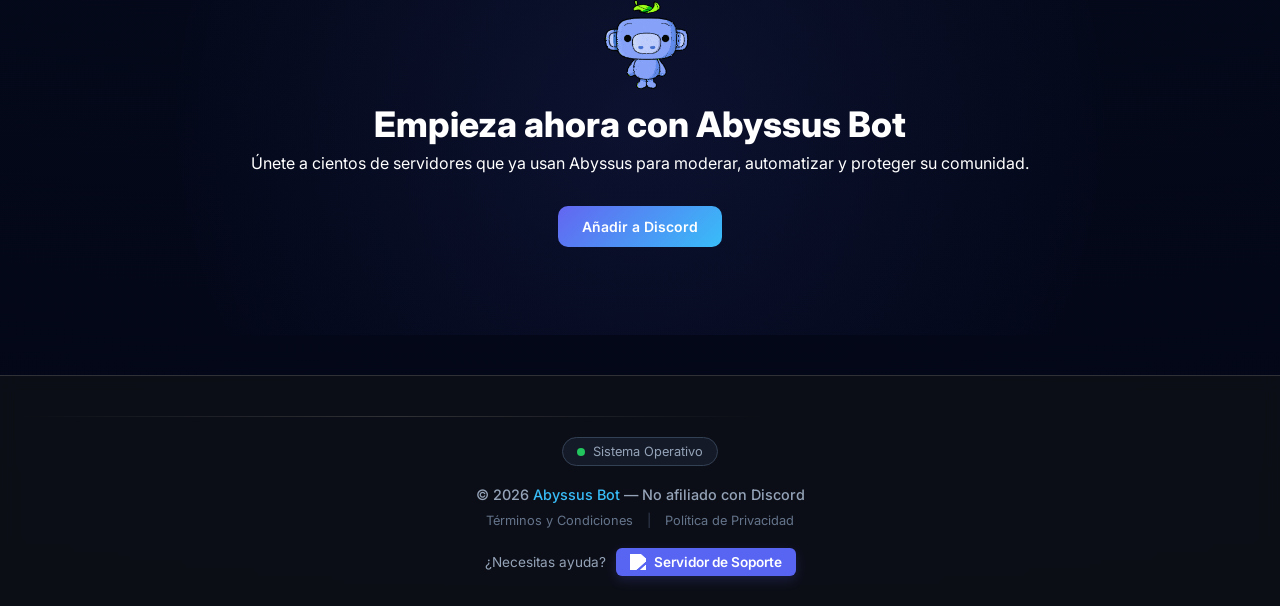
==== commit 0812ac19: "Refactor footer styles and status indicator logic" ====
--- a/index.html
+++ b/index.html
@@ -1023,285 +1023,62 @@
   </div>
 </section>
 
-<footer style="
-    text-align:center;
-    padding:40px 20px 30px;
-    margin-top:40px;
-    border-top:1px solid rgba(255,255,255,0.06);
-    background:rgba(17,18,23,0.78);
-    backdrop-filter:blur(12px);
-">
-
-    <hr style="
-        border:0;
-        height:1px;
-        background:linear-gradient(
-            to right,
-            transparent,
-            rgba(255,255,255,0.08),
-            transparent
-        );
-        margin-bottom:25px;
-        width:60%;
-    ">
-
-    <!-- STATUS -->
-    <div style="margin-bottom:22px;">
-
-        <a
-            href="https://abyssusstatus.cronitorstatus.com/"
-            target="_blank"
-            style="
-                text-decoration:none;
-                font-size:0.82rem;
-                color:#94a3b8;
-                display:inline-flex;
-                align-items:center;
-                gap:8px;
-                padding:7px 16px;
-                background:rgba(30,41,59,0.45);
-                border-radius:20px;
-                border:1px solid rgba(255,255,255,0.08);
-                transition:0.3s;
-                font-weight:600;
-            "
-
-            onmouseover="
-                this.style.borderColor='#475569';
-                this.style.boxShadow='0 0 15px rgba(88,166,255,.08)';
-            "
-
-            onmouseout="
-                this.style.borderColor='rgba(255,255,255,0.08)';
-                this.style.boxShadow='none';
-            "
-        >
-
-            <span
-                id="status-indicator"
-                style="
-                    width:8px;
-                    height:8px;
-                    background:#94a3b8;
-                    border-radius:50%;
-                    display:inline-block;
-                "
-            ></span>
-
-            <span id="status-text-label">
-                Verificando estado...
-            </span>
-
+<footer style="text-align: center; padding: 40px 20px 30px; margin-top: 40px; border-top: 1px solid #2f3136; background: rgba(17, 18, 23, 0.75); backdrop-filter: blur(8px);">
+
+    <hr style="border: 0; height: 1px; background: linear-gradient(to right, transparent, #2f3136, transparent); margin-bottom: 20px; width: 60%;">
+
+    <div style="margin-bottom: 20px;">
+        <a href="https://abyssusstatus.cronitorstatus.com/" style="text-decoration: none; font-size: 0.8rem; color: #94a3b8; display: inline-flex; align-items: center; gap: 8px; padding: 6px 14px; background: rgba(30, 41, 59, 0.5); border-radius: 20px; border: 1px solid #334155; transition: 0.3s;" onmouseover="this.style.borderColor='#475569'" onmouseout="this.style.borderColor='#334155'">
+            <span id="status-indicator" style="width: 8px; height: 8px; background: #94a3b8; border-radius: 50%; display: inline-block;"></span>
+            <span id="status-text-label">Cargando estado...</span>
         </a>
-
     </div>
 
     <script>
-        const url =
-          'https://api.allorigins.win/get?url=' +
-          encodeURIComponent(
-            'https://abyssus.cronitorstatus.com/api/v1/status'
-          );
-
+        // Usamos un Proxy para evitar el error CORS que te daba antes
+        const url = 'https://api.allorigins.win/get?url=' + encodeURIComponent('https://abyssus.cronitorstatus.com/api/v1/status');
+        
         fetch(url)
-
-          .then(res => res.json())
-
-          .then(data => {
-
-            const json =
-              JSON.parse(data.contents);
-
-            const indicator =
-              document.getElementById(
-                'status-indicator'
-              );
-
-            const label =
-              document.getElementById(
-                'status-text-label'
-              );
-
-            if(json.status === 'operational'){
-
-              indicator.style.background =
-                '#22c55e';
-
-              indicator.style.boxShadow =
-                '0 0 8px #22c55e';
-
-              label.innerText =
-                'Sistema Operativo';
-
-            }else{
-
-              indicator.style.background =
-                '#ef4444';
-
-              indicator.style.boxShadow =
-                '0 0 8px #ef4444';
-
-              label.innerText =
-                'Sistema con Incidencias';
-
-            }
-
-          })
-
-          .catch(() => {
-
-            const indicator =
-              document.getElementById(
-                'status-indicator'
-              );
-
-            const label =
-              document.getElementById(
-                'status-text-label'
-              );
-
-            indicator.style.background =
-              '#94a3b8';
-
-            indicator.style.boxShadow =
-              'none';
-
-            label.innerText =
-              'Estado no disponible';
-
-          });
+            .then(res => res.json())
+            .then(data => {
+                const json = JSON.parse(data.contents);
+                const indicator = document.getElementById('status-indicator');
+                const label = document.getElementById('status-text-label');
+                
+                if (json.status === 'operational') {
+                    indicator.style.background = '#22c55e';
+                    indicator.style.boxShadow = '0 0 8px #22c55e';
+                    label.innerText = 'Sistema Operativo';
+                } else {
+                    indicator.style.background = '#ef4444';
+                    indicator.style.boxShadow = '0 0 8px #ef4444';
+                    label.innerText = 'Sistema con Incidencias';
+                }
+            })
+            .catch(() => {
+                // Si el proxy falla, mostramos un estado predeterminado para que no se vea mal
+                document.getElementById('status-text-label').innerText = 'Sistema Operativo';
+                document.getElementById('status-indicator').style.background = '#22c55e';
+            });
     </script>
 
-    <!-- COPYRIGHT -->
-    <p style="
-        margin-bottom:12px;
-        font-weight:500;
-        font-size:0.9rem;
-        color:#94a3b8;
-    ">
-
-        © 2026
-        <span style="
-            color:#38bdf8;
-            font-weight:700;
-        ">
-            Abyssus Bot
-        </span>
-
-        — Proyecto independiente.
-        No afiliado con Discord.
-
+    <p style="margin-bottom: 10px; font-weight: 500; font-size: 0.9rem; color: #94a3b8;">
+        © 2026 <span style="color: #38bdf8;">Abyssus Bot</span> — No afiliado con Discord
     </p>
 
-    <!-- LINKS -->
-    <div style="
-        font-size:0.82rem;
-        margin-bottom:24px;
-    ">
-
-        <a
-            href="terminos.html"
-            style="
-                color:#64748b;
-                text-decoration:none;
-                transition:0.3s;
-            "
-
-            onmouseover="
-                this.style.color='#94a3b8'
-            "
-
-            onmouseout="
-                this.style.color='#64748b'
-            "
-        >
-            Términos y Condiciones
+    <div style="font-size: 0.8rem; margin-bottom: 20px;">
+        <a href="terminos.html" style="color: #64748b; text-decoration: none; transition: 0.3s;" onmouseover="this.style.color='#94a3b8'" onmouseout="this.style.color='#64748b'">Términos y Condiciones</a>
+        <span style="margin: 0 10px; color: #334155;">|</span>
+        <a href="privacidad.html" style="color: #64748b; text-decoration: none; transition: 0.3s;" onmouseover="this.style.color='#94a3b8'" onmouseout="this.style.color='#64748b'">Política de Privacidad</a>
+    </div>
+
+    <div style="display: flex; align-items: center; justify-content: center; gap: 10px; font-size: 0.85rem; color: #94a3b8; flex-wrap: wrap;">
+        <span>¿Necesitas ayuda?</span>
+        <a href="https://discord.gg/qegCgXX99z" style="display: flex; align-items: center; gap: 8px; color: #fff; background: #5865F2; padding: 6px 14px; border-radius: 6px; text-decoration: none; font-weight: 600; transition: 0.3s; box-shadow: 0 4px 12px rgba(88, 101, 242, 0.2);" onmouseover="this.style.background='#4752C4'; this.style.boxShadow='0 4px 15px rgba(88, 101, 242, 0.4)'" onmouseout="this.style.background='#5865F2'; this.style.boxShadow='0 4px 12px rgba(88, 101, 242, 0.2)'">
+             <img src="https://cdn.jsdelivr.net/npm/simple-icons@v11/icons/discord.svg" width="16" style="filter: brightness(0) invert(1);">
+            Servidor de Soporte
         </a>
-
-        <span style="
-            margin:0 10px;
-            color:#334155;
-        ">
-            |
-        </span>
-
-        <a
-            href="privacidad.html"
-            style="
-                color:#64748b;
-                text-decoration:none;
-                transition:0.3s;
-            "
-
-            onmouseover="
-                this.style.color='#94a3b8'
-            "
-
-            onmouseout="
-                this.style.color='#64748b'
-            "
-        >
-            Política de Privacidad
-        </a>
-
-    </div>
-
-    <!-- SUPPORT -->
-    <div style="
-        display:flex;
-        align-items:center;
-        justify-content:center;
-        gap:10px;
-        flex-wrap:wrap;
-        font-size:0.85rem;
-        color:#94a3b8;
-    ">
-
-        <span>
-            ¿Necesitas ayuda?
-        </span>
-
-        <a
-            href="https://discord.gg/qegCgXX99z"
-
-            style="
-                display:flex;
-                align-items:center;
-                gap:8px;
-                color:#fff;
-                background:#5865F2;
-                padding:7px 16px;
-                border-radius:8px;
-                text-decoration:none;
-                font-weight:700;
-                transition:0.3s;
-                box-shadow:
-                  0 4px 12px rgba(88,101,242,.18);
-            "
-
-            onmouseover="
-                this.style.background='#4752C4';
-                this.style.boxShadow='0 4px 18px rgba(88,101,242,.35)';
-            "
-
-            onmouseout="
-                this.style.background='#5865F2';
-                this.style.boxShadow='0 4px 12px rgba(88,101,242,.18)';
-            "
-        >
-
-            <img
-                src="https://cdn.jsdelivr.net/npm/simple-icons@v11/icons/discord.svg"
-                width="16"
-                style="filter:brightness(0) invert(1);"
-            >
-
-            Servidor de Soporte
-
-        </a>
-
-    </div>
-
+    </div>
 </footer>
 </body>
 </html>
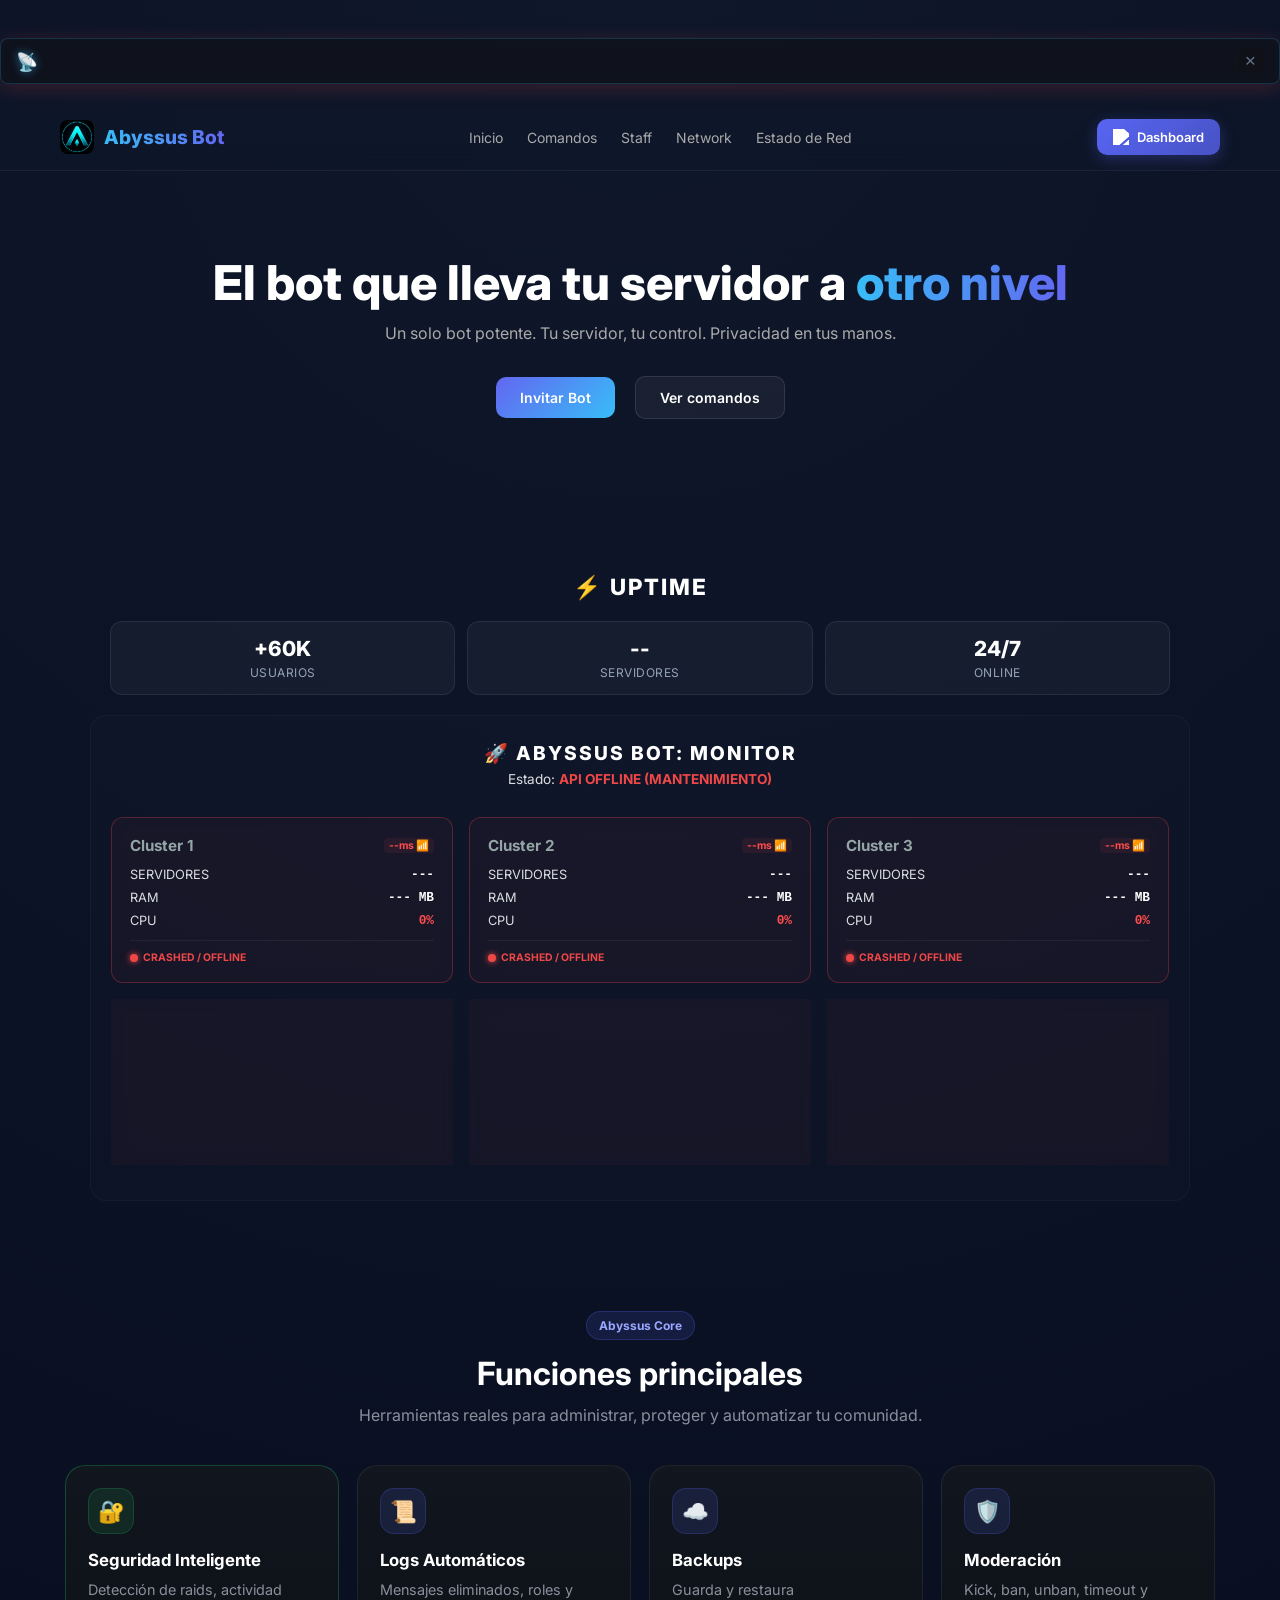
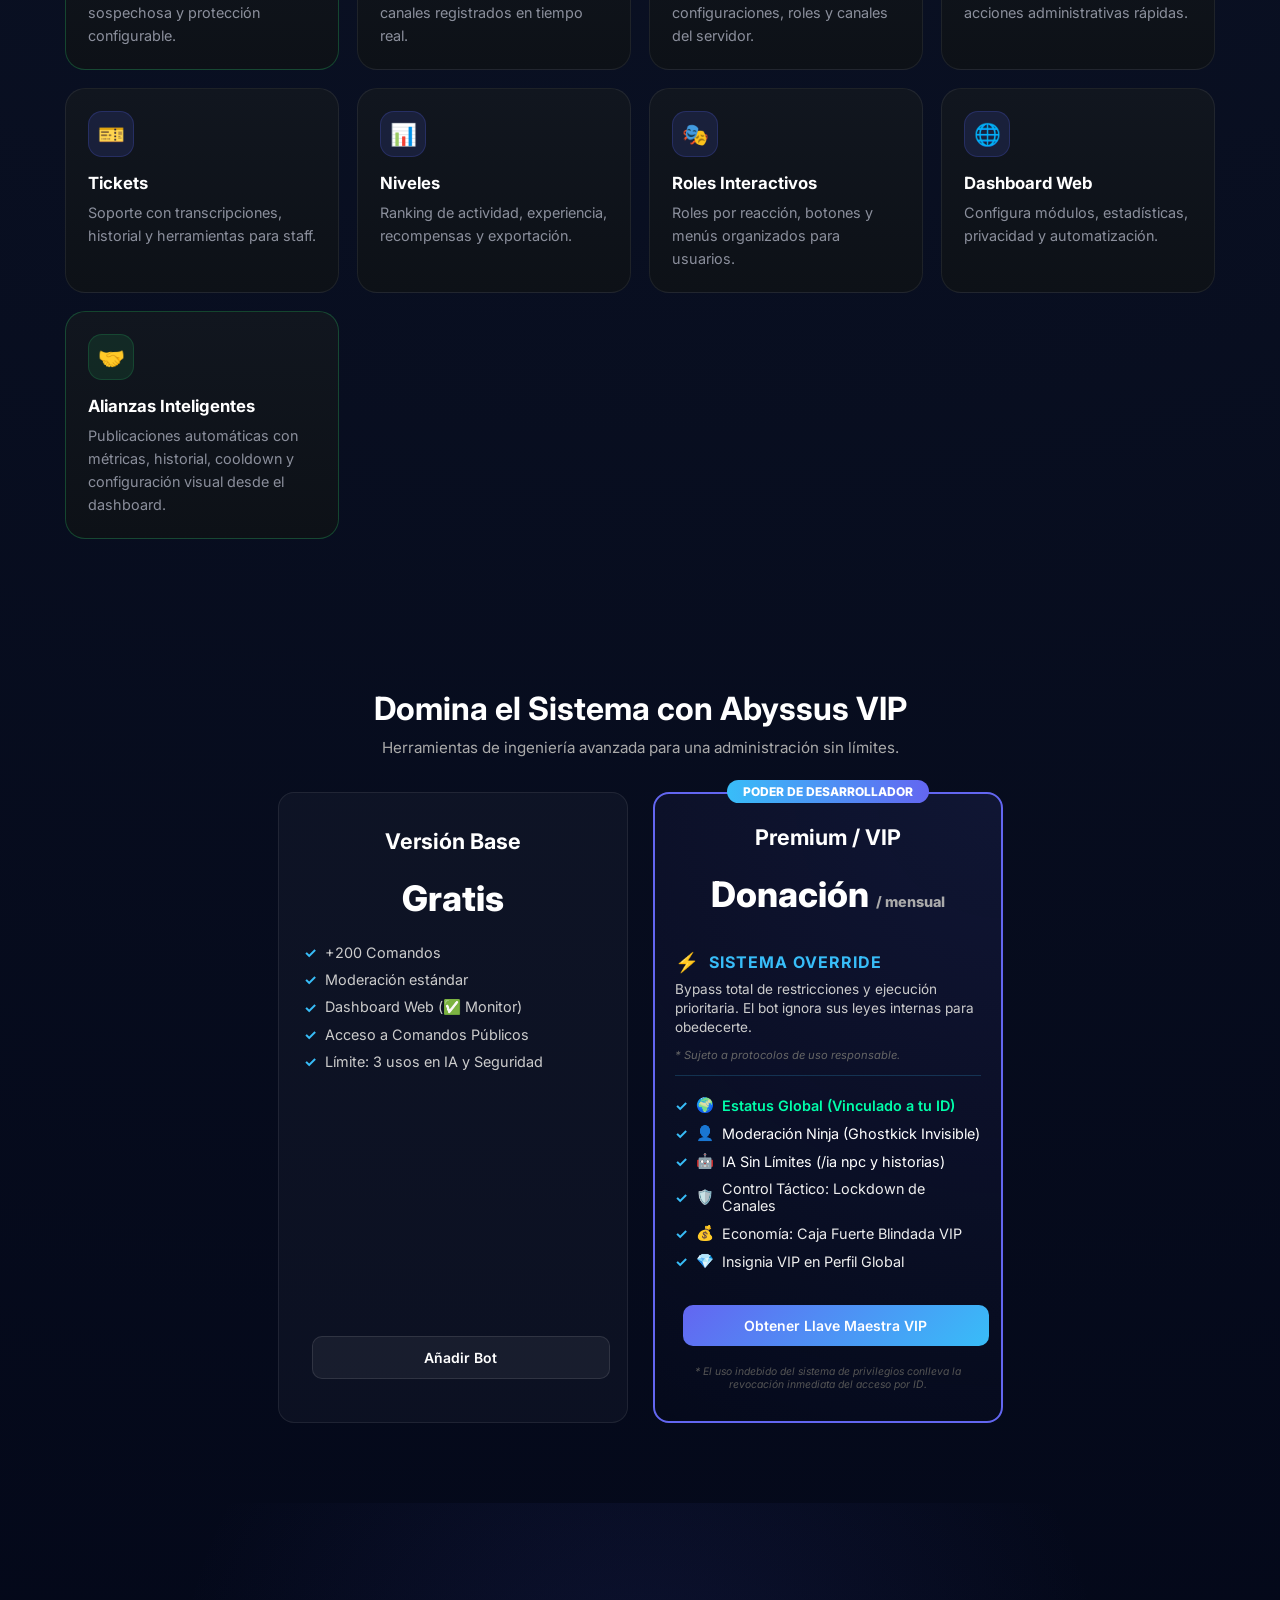
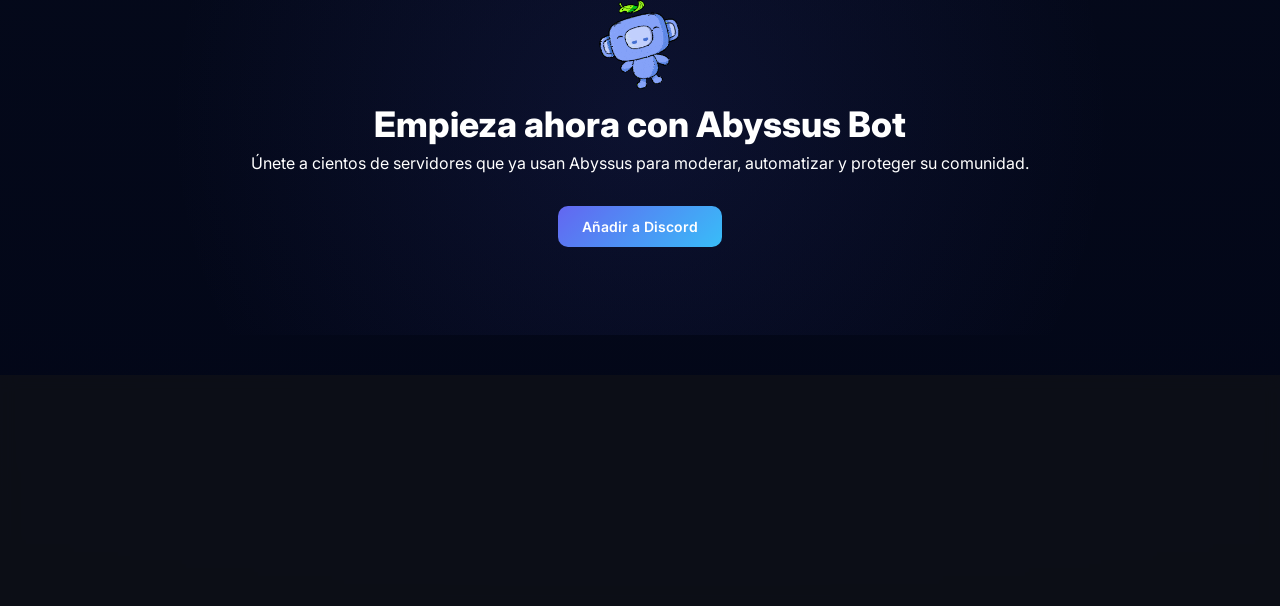
==== commit 790f1542: "Update index.html" ====
--- a/index.html
+++ b/index.html
@@ -674,7 +674,7 @@
     </h2>
     <div class="stats-superiores">
         <div class="stat-box">
-            <span class="valor">+10K</span>
+            <span class="valor">+60K</span>
             <span class="etiqueta">Usuarios</span>
         </div>
         <div class="stat-box">
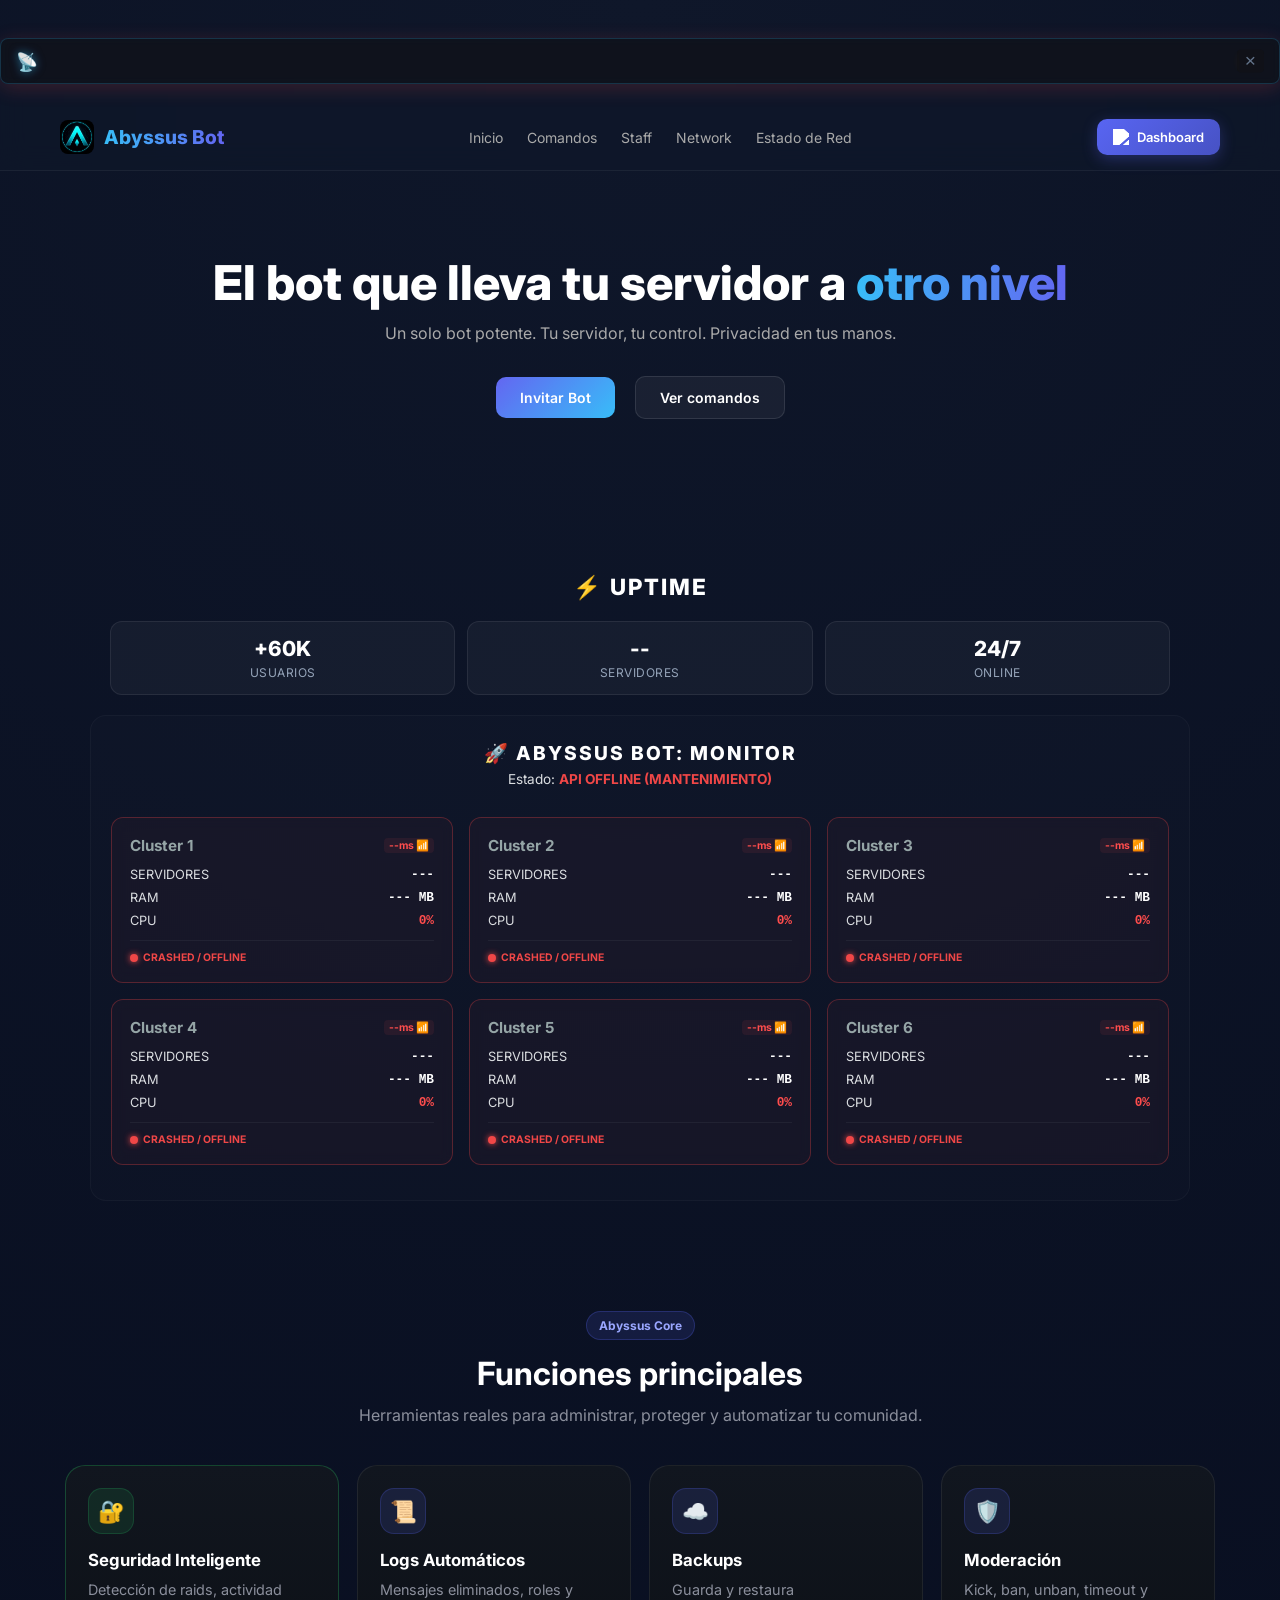
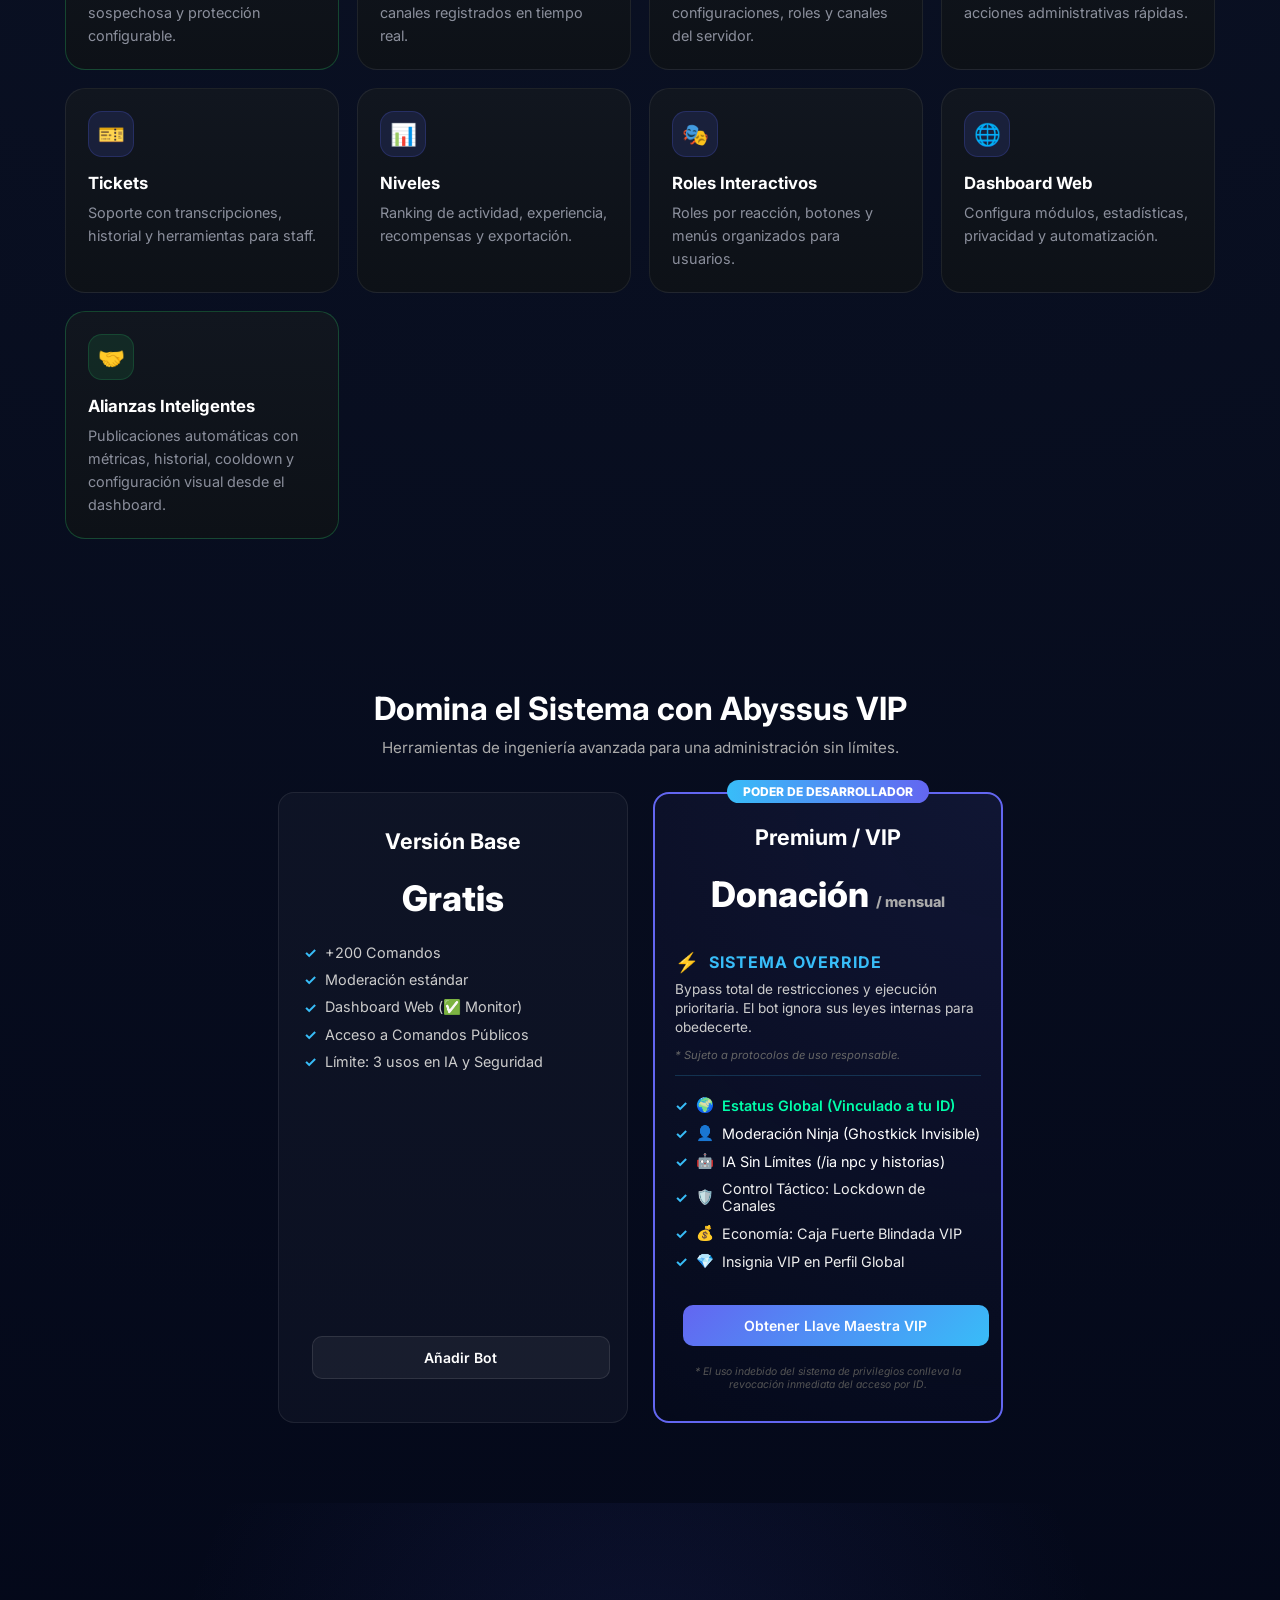
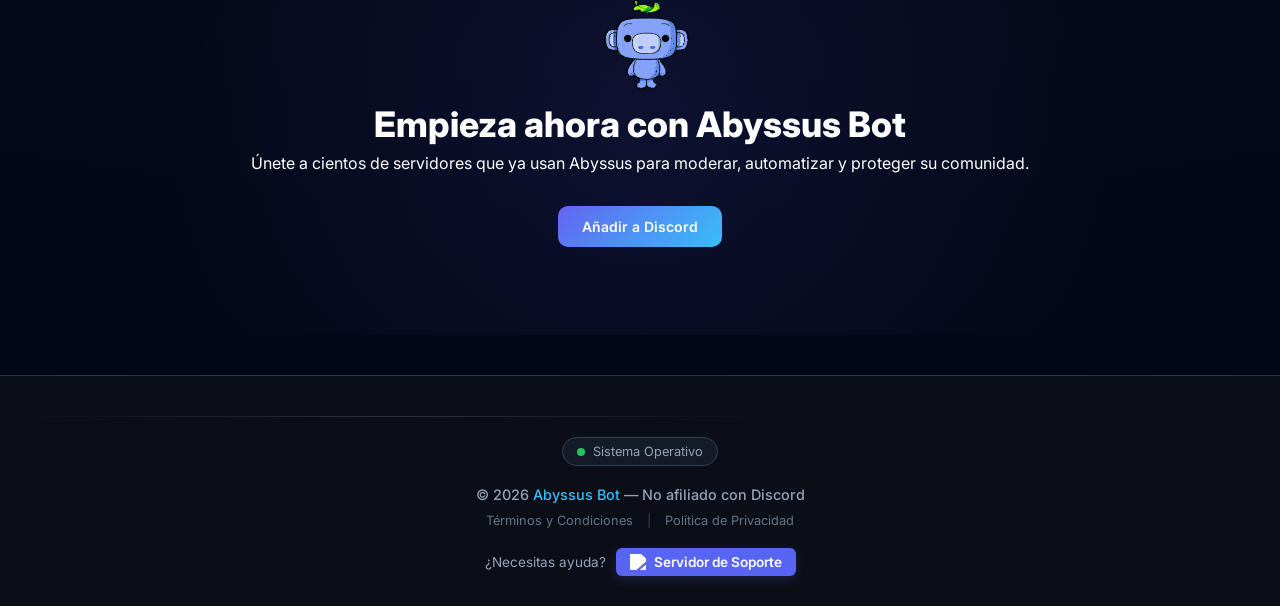
==== commit 140f2924: "Update index.html" ====
--- a/index.html
+++ b/index.html
@@ -648,7 +648,7 @@
       <a href="network.html">Network</a>
       <a href="estado.html">Estado de Red</a>
     </div>
-    <a href="https://discord.com/oauth2/authorize?client_id=680897280433324081&redirect_uri=https://abyssus-auth.onrender.com/callback&response_type=code&scope=identify%20guilds"
+    <a href="https://discord.com/oauth2/authorize?client_id=680897280433324081&redirect_uri=https://abyssusbot.duckdns.org/callback&response_type=code&scope=identify%20guilds"
        class="discord-btn">
       <img src="https://cdn.jsdelivr.net/npm/simple-icons@v11/icons/discord.svg" width="16">
       Dashboard
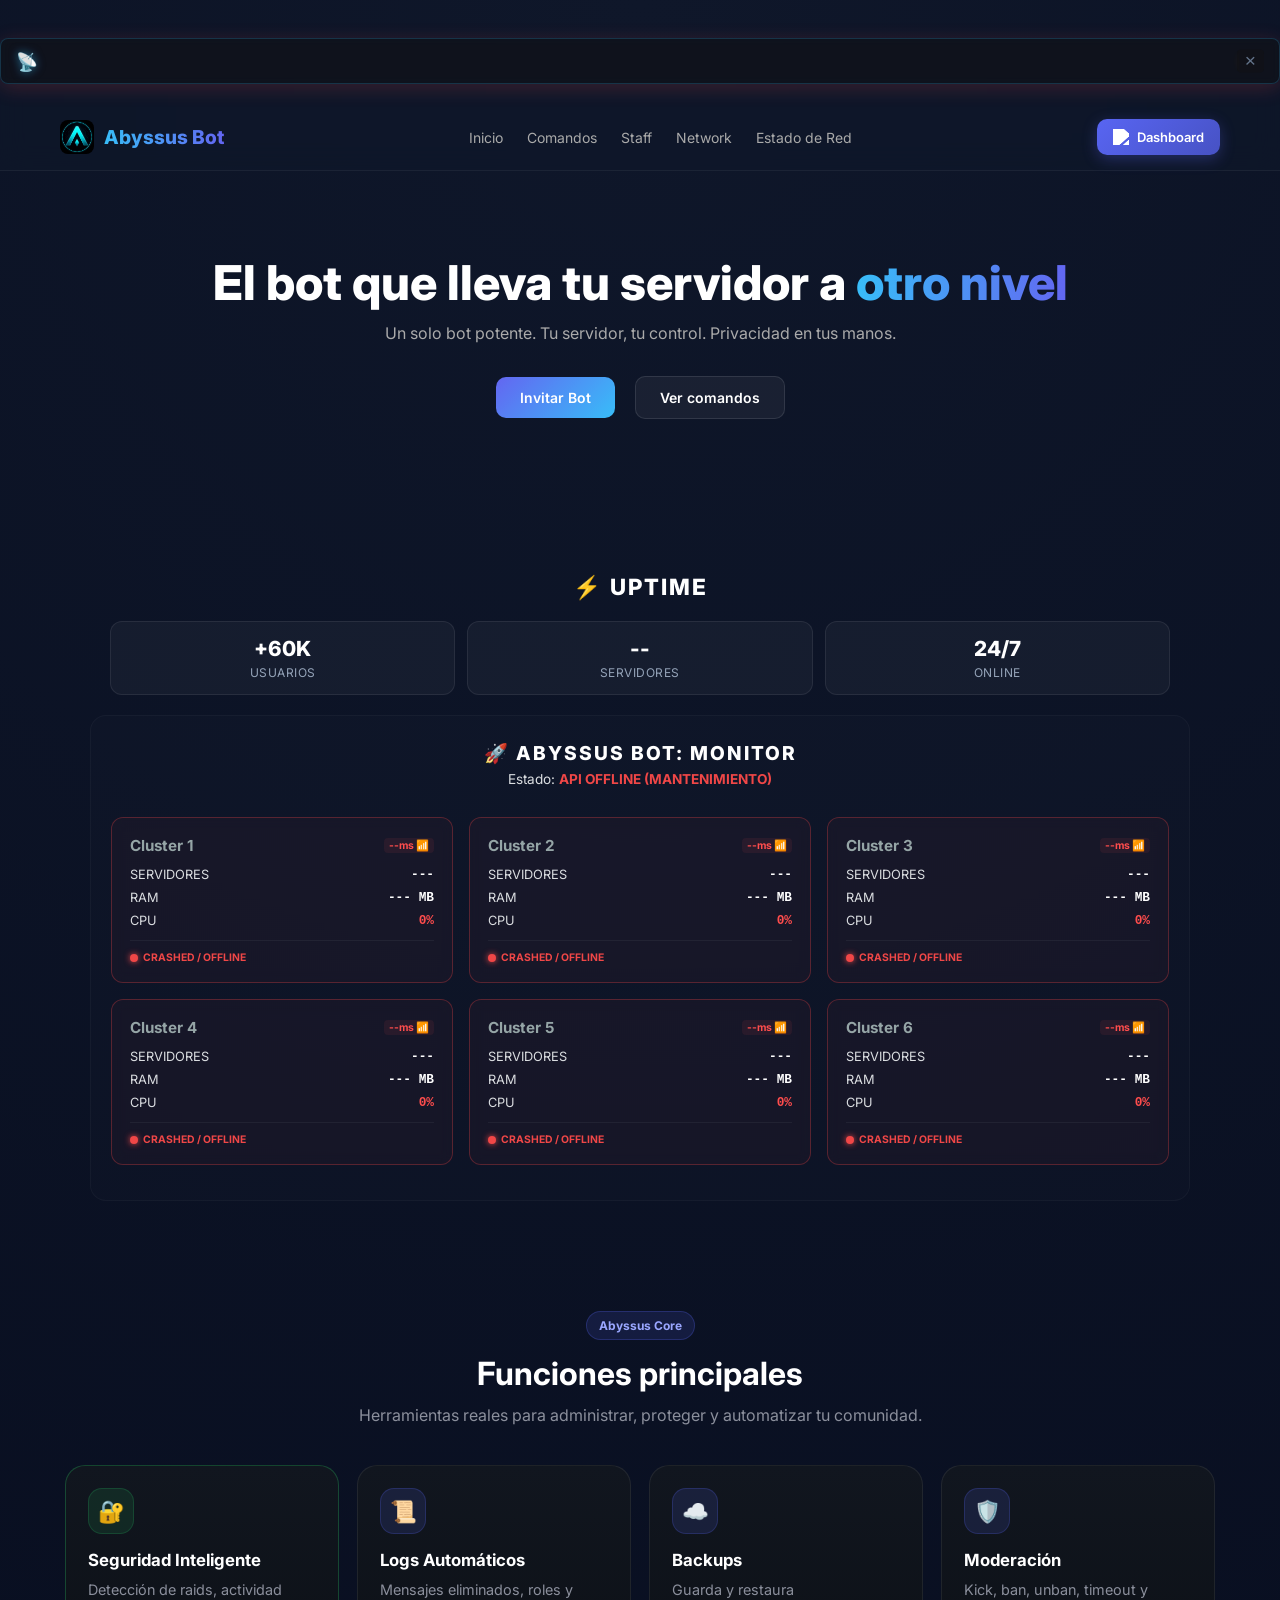
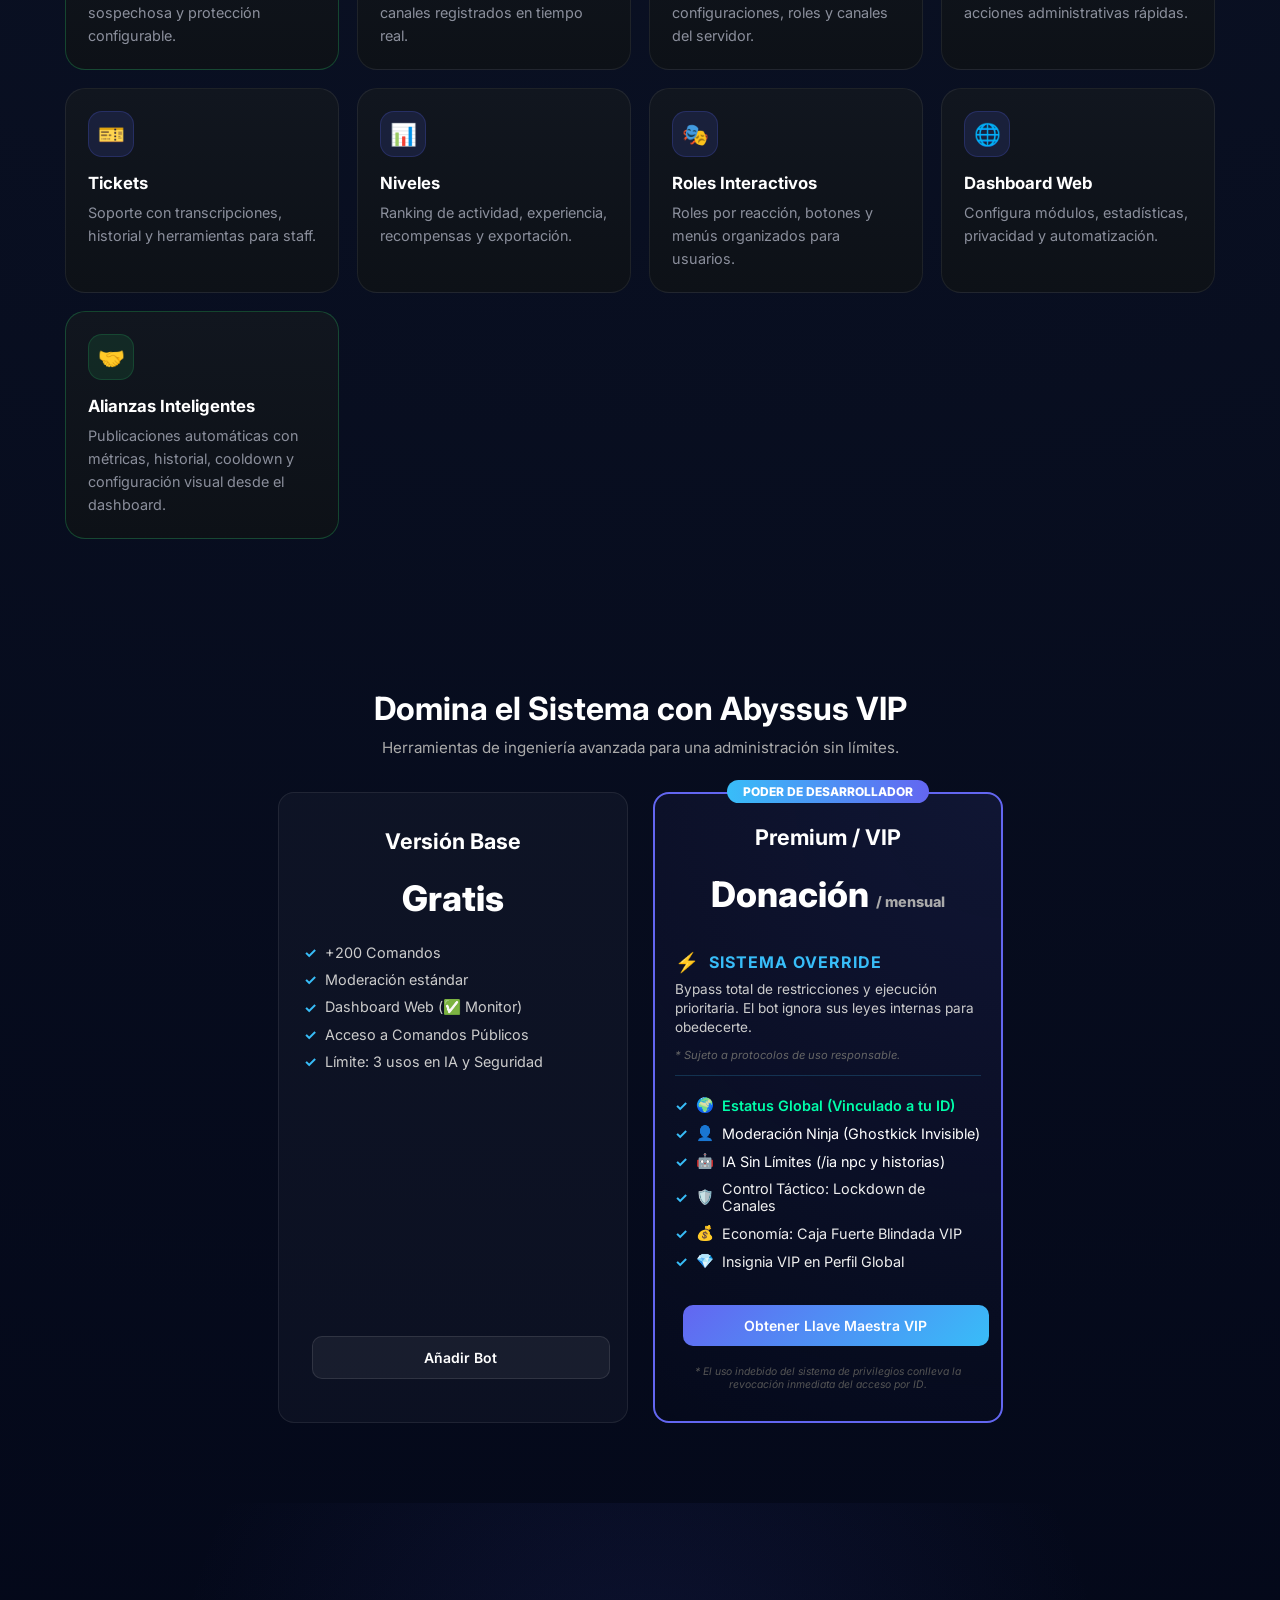
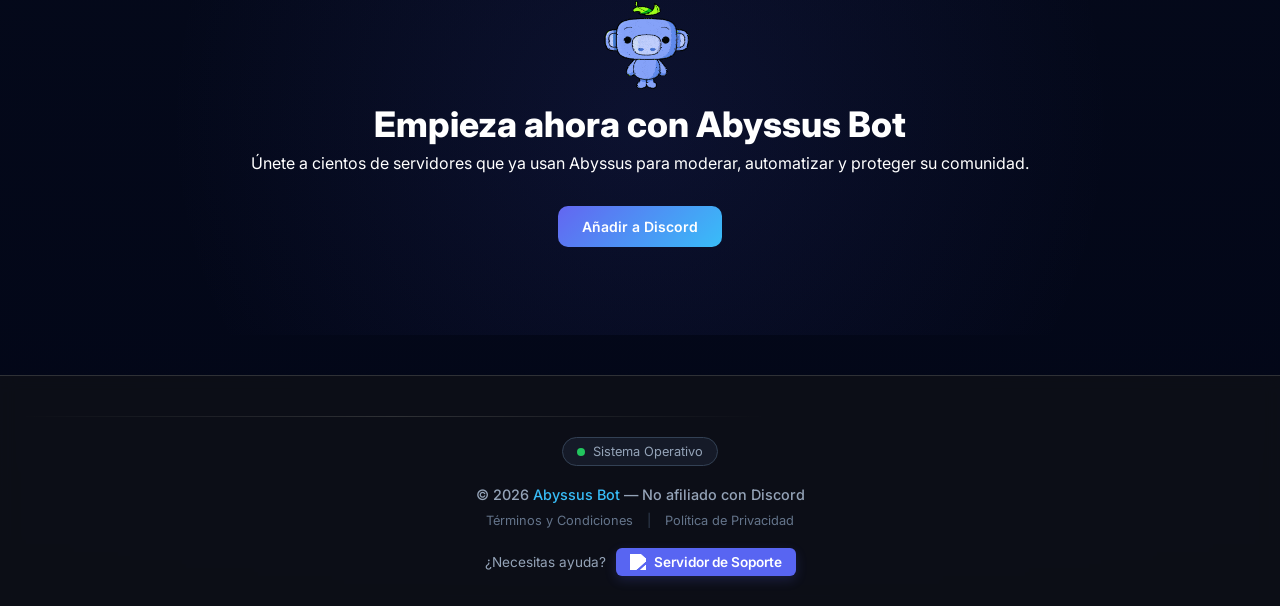
==== commit ccdb5159: "Update index.html" ====
--- a/index.html
+++ b/index.html
@@ -648,7 +648,7 @@
       <a href="network.html">Network</a>
       <a href="estado.html">Estado de Red</a>
     </div>
-    <a href="https://discord.com/oauth2/authorize?client_id=680897280433324081&redirect_uri=https://abyssusbot.duckdns.org/callback&response_type=code&scope=identify%20guilds"
+    <a href="https://discord.com/oauth2/authorize?client_id=680897280433324081&redirect_uri=http://abyssusbot.duckdns.org:7030/callback&response_type=code&scope=identify%20guilds"
        class="discord-btn">
       <img src="https://cdn.jsdelivr.net/npm/simple-icons@v11/icons/discord.svg" width="16">
       Dashboard
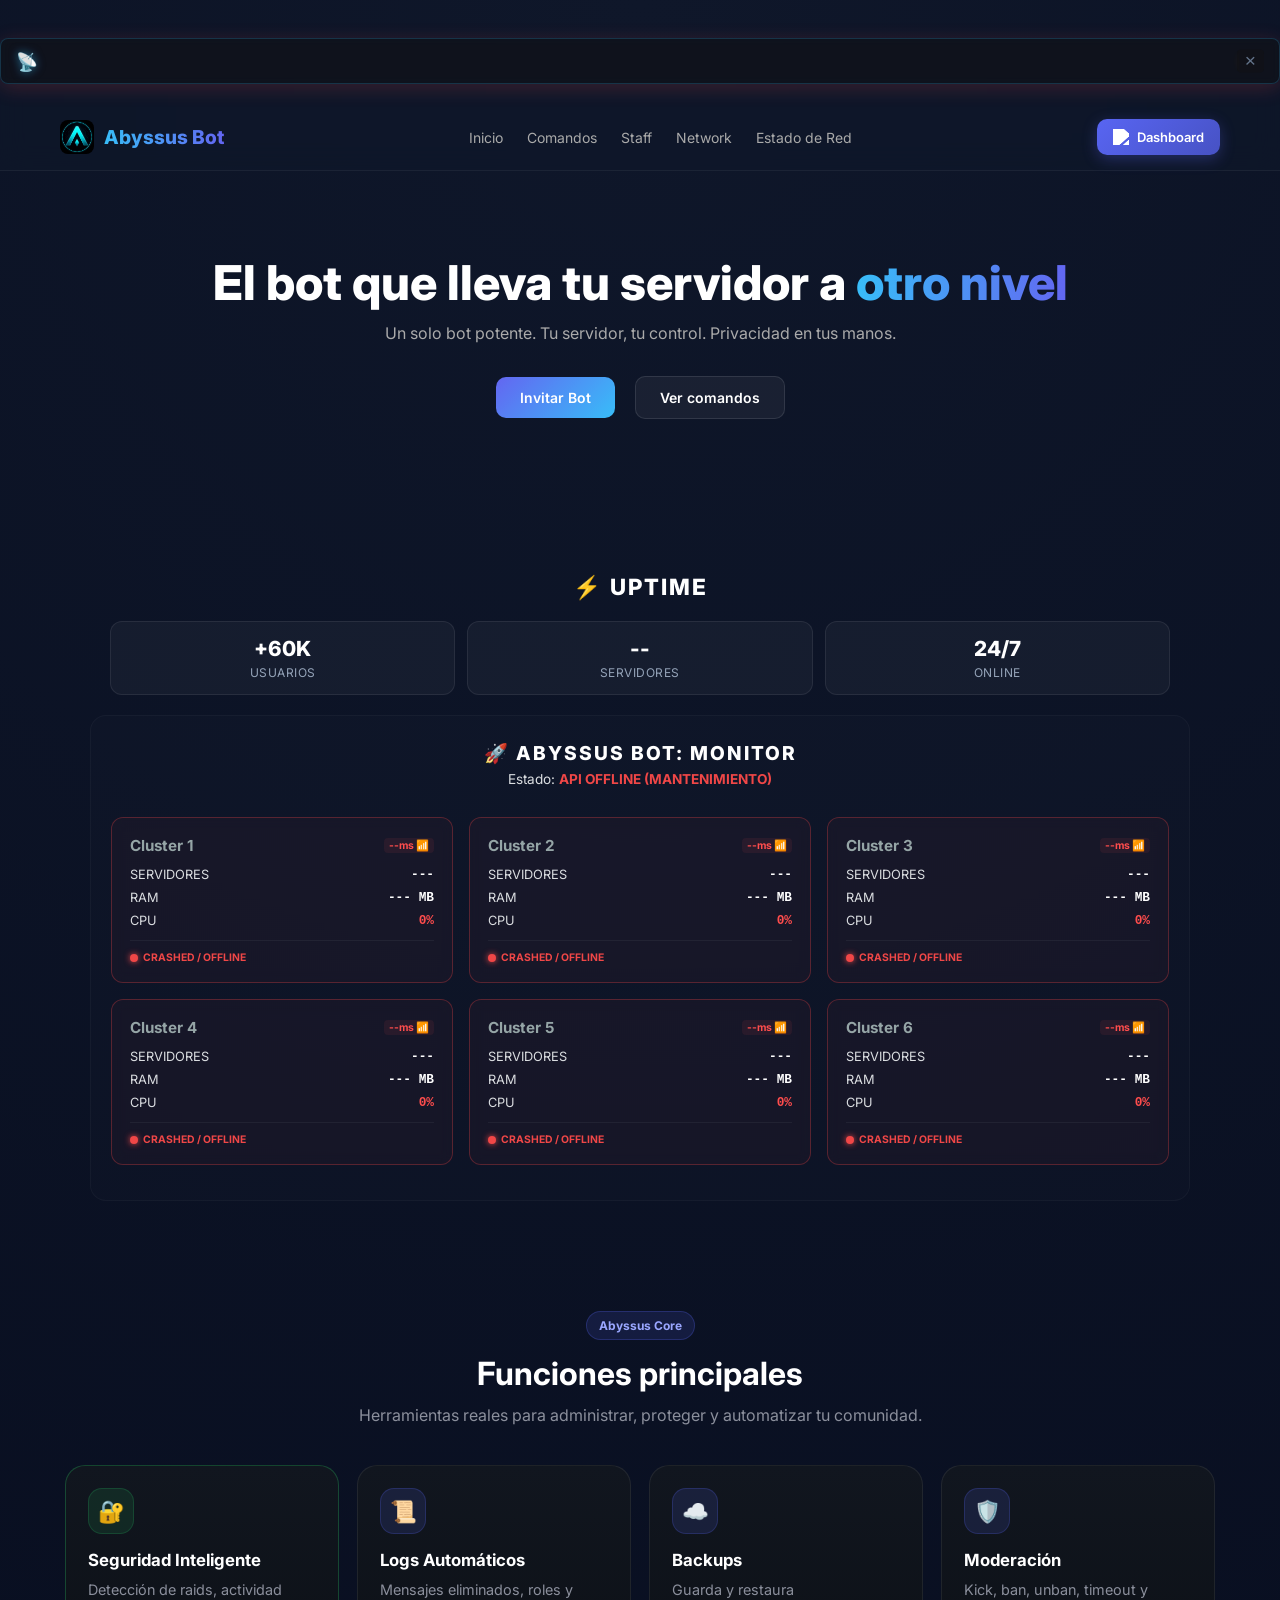
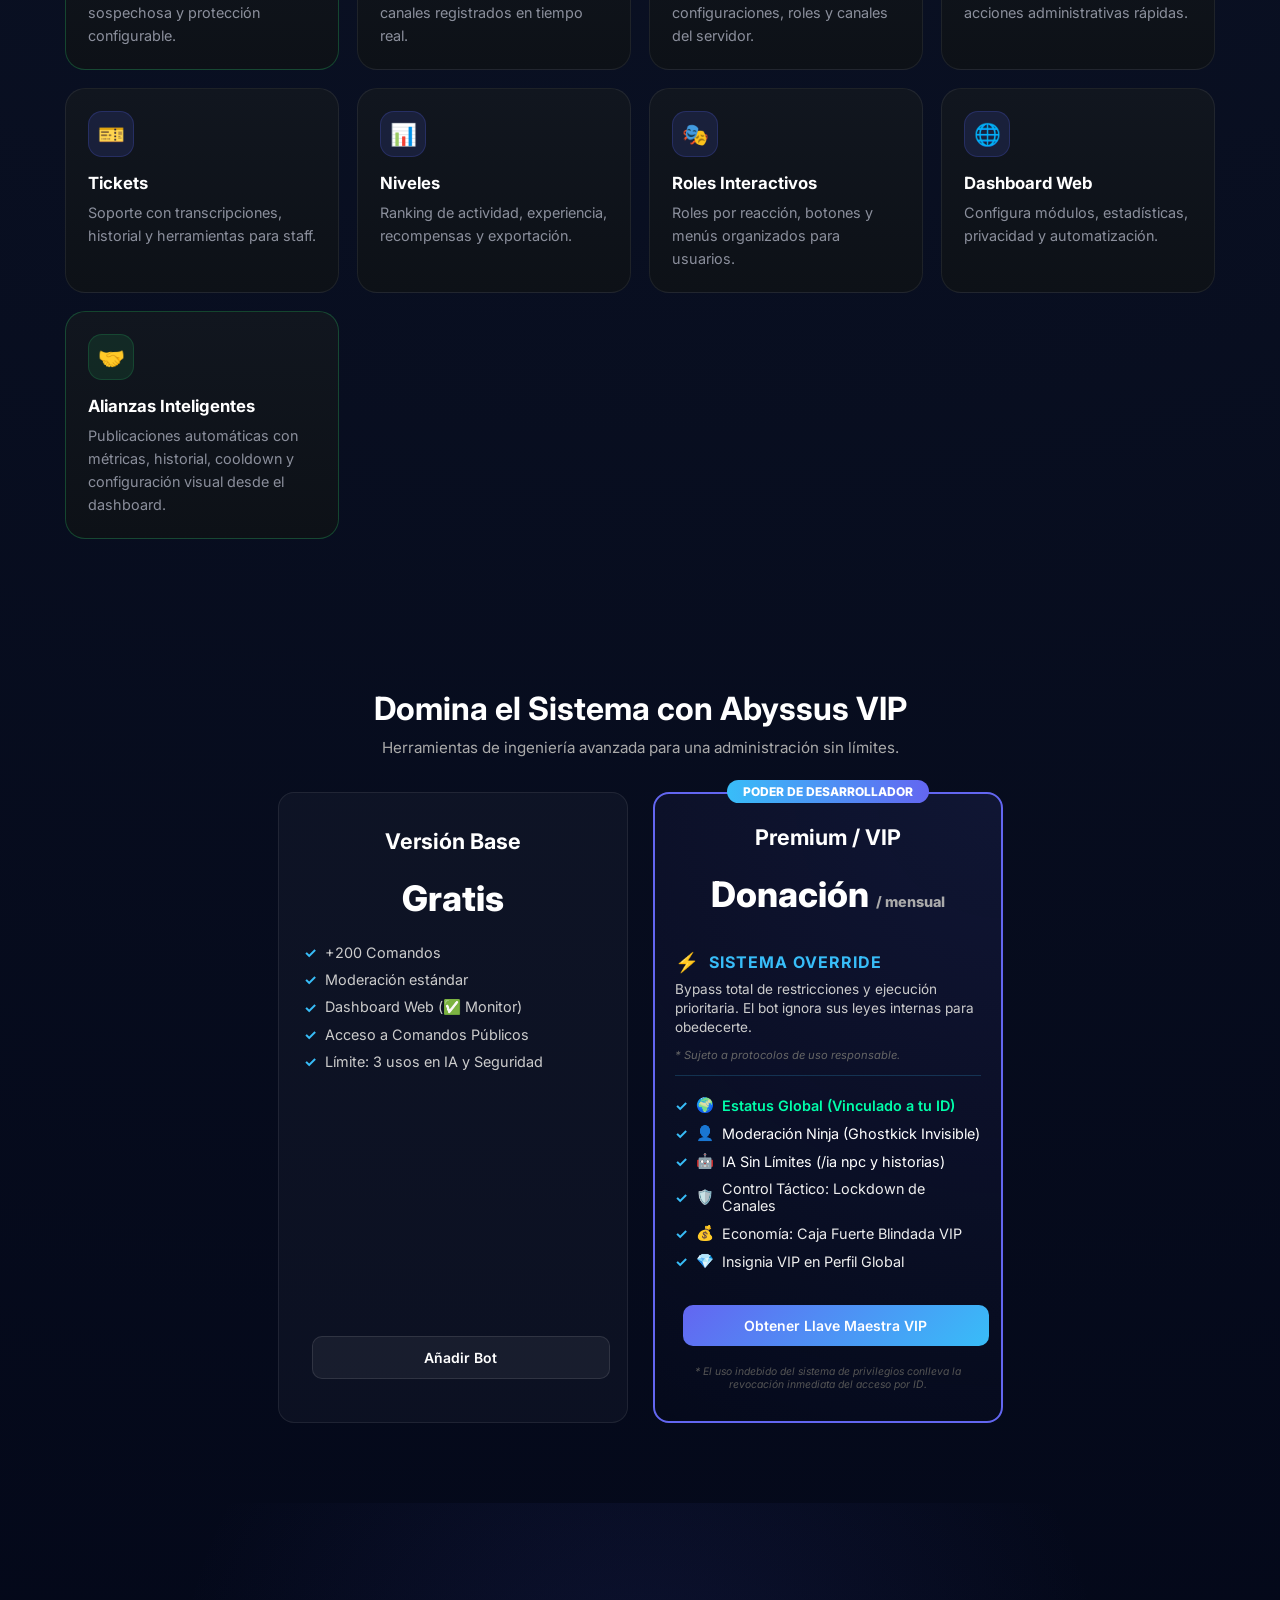
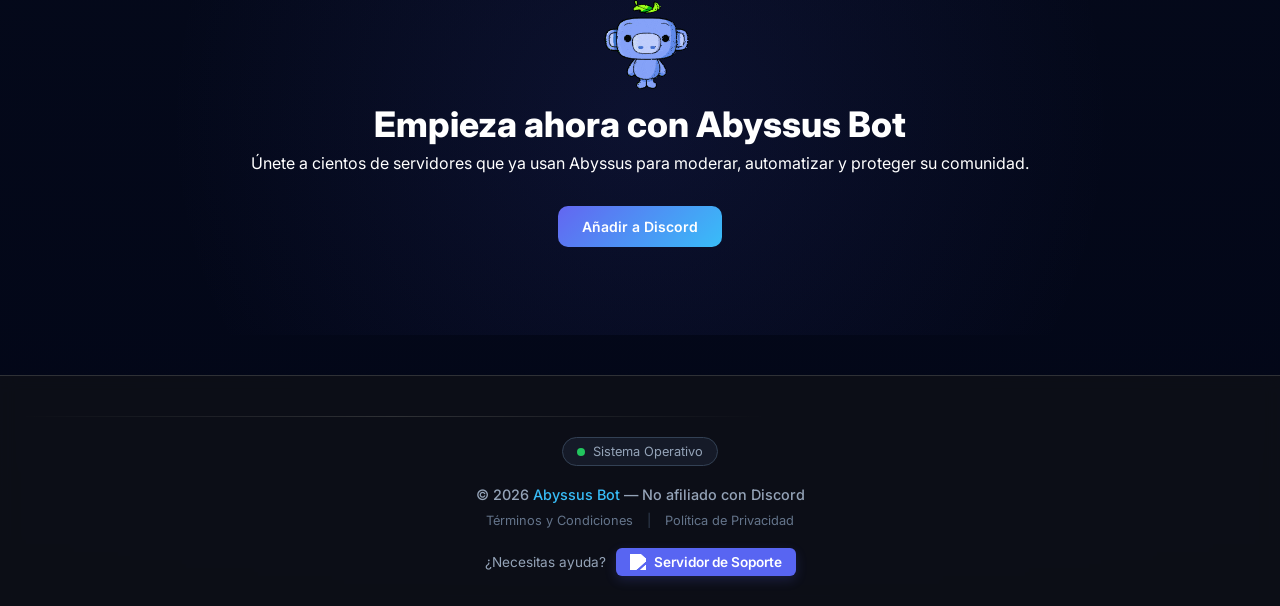
==== commit 9c73c010: "Update index.html" ====
--- a/index.html
+++ b/index.html
@@ -648,7 +648,7 @@
       <a href="network.html">Network</a>
       <a href="estado.html">Estado de Red</a>
     </div>
-    <a href="https://discord.com/oauth2/authorize?client_id=680897280433324081&redirect_uri=http://abyssusbot.duckdns.org:7030/callback&response_type=code&scope=identify%20guilds"
+    <a href="https://discord.com/oauth2/authorize?client_id=680897280433324081&redirect_uri=http%3A%2F%2F45.126.209.75%3A7030%2Fcallback&response_type=code&scope=identify%20guilds"
        class="discord-btn">
       <img src="https://cdn.jsdelivr.net/npm/simple-icons@v11/icons/discord.svg" width="16">
       Dashboard
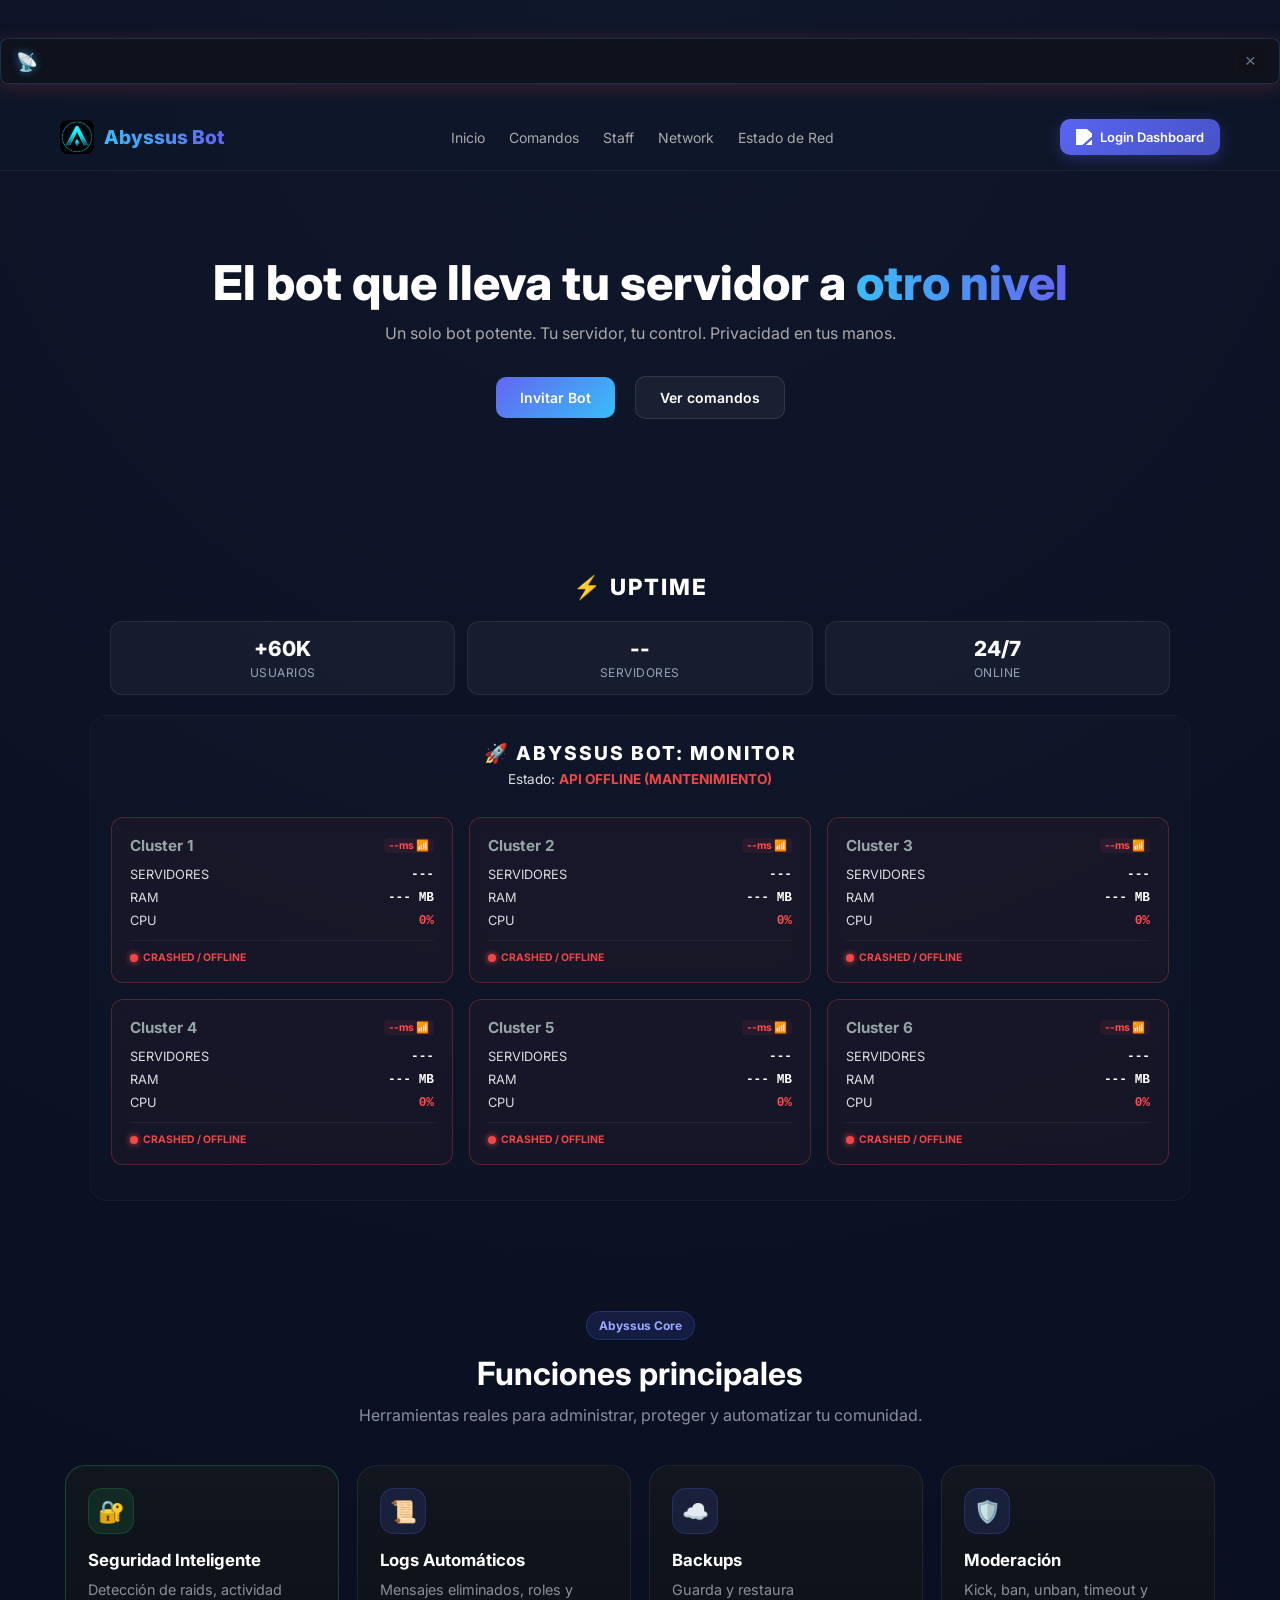
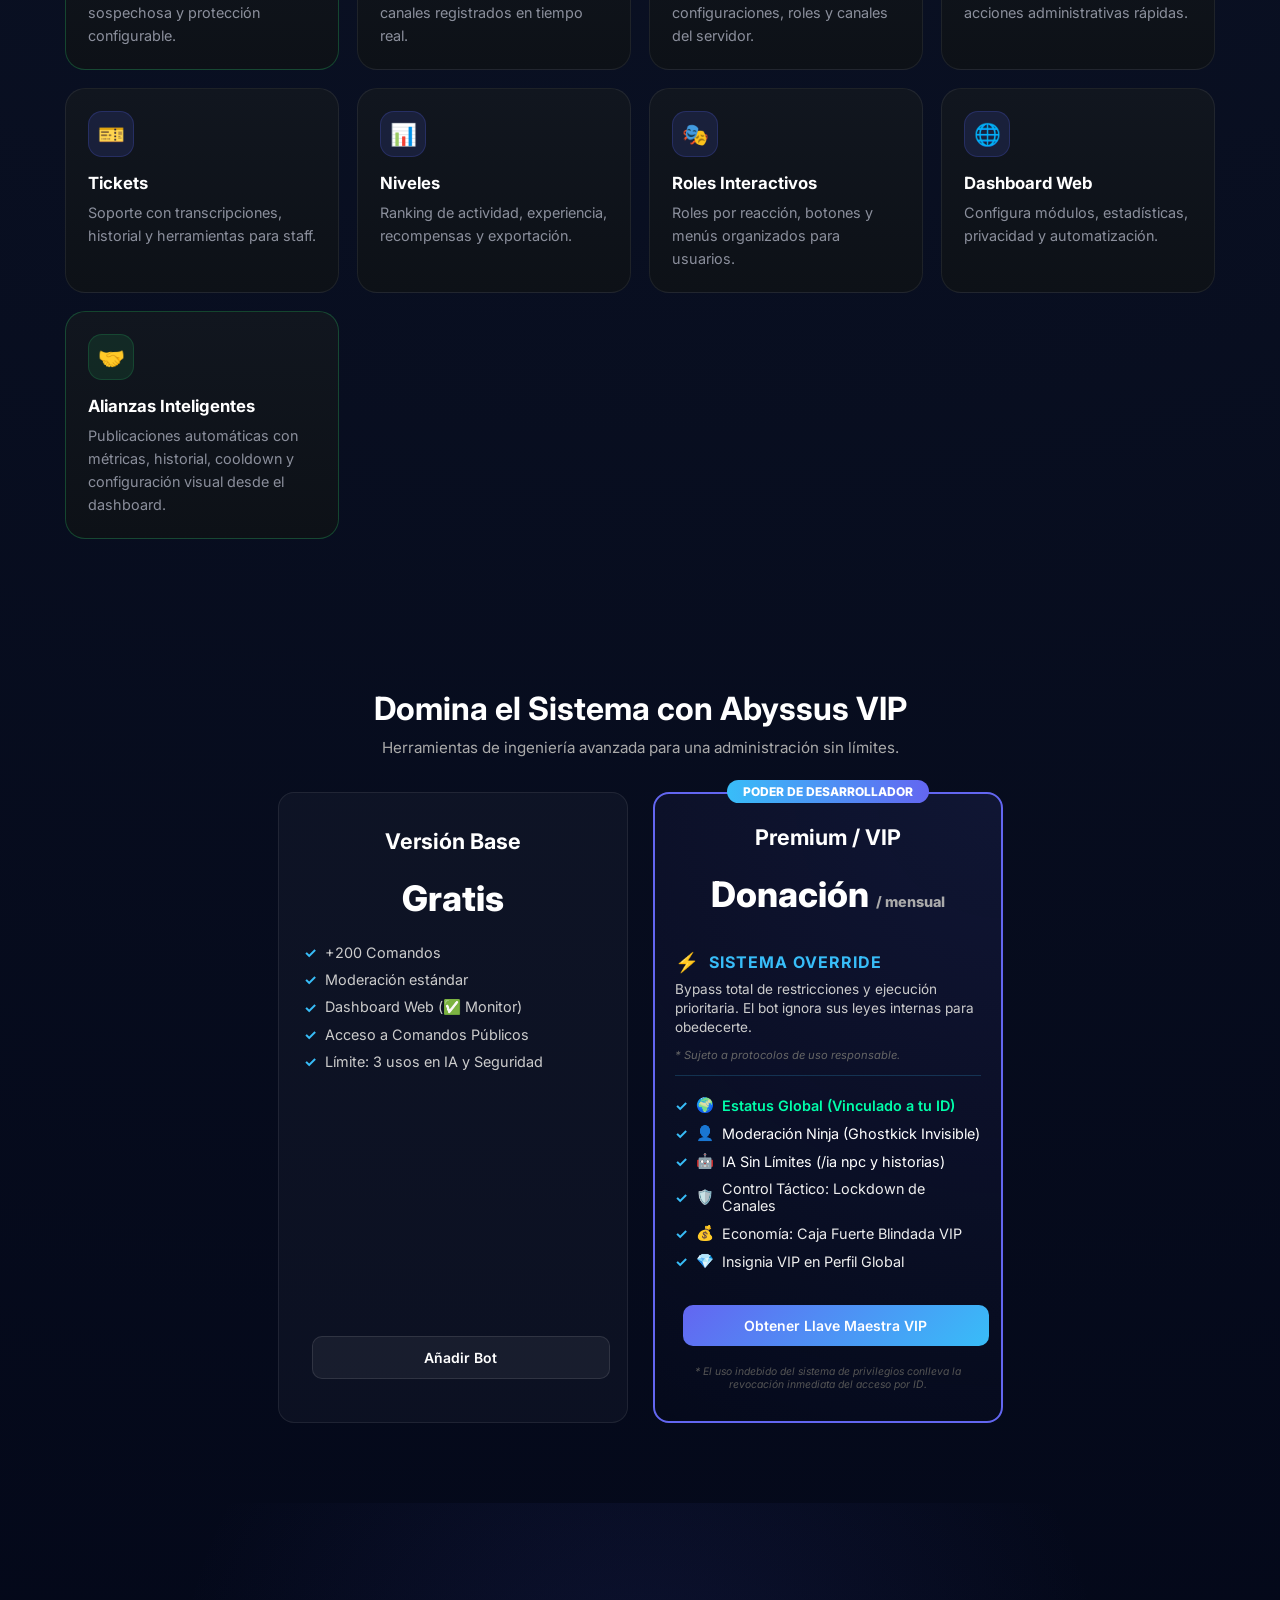
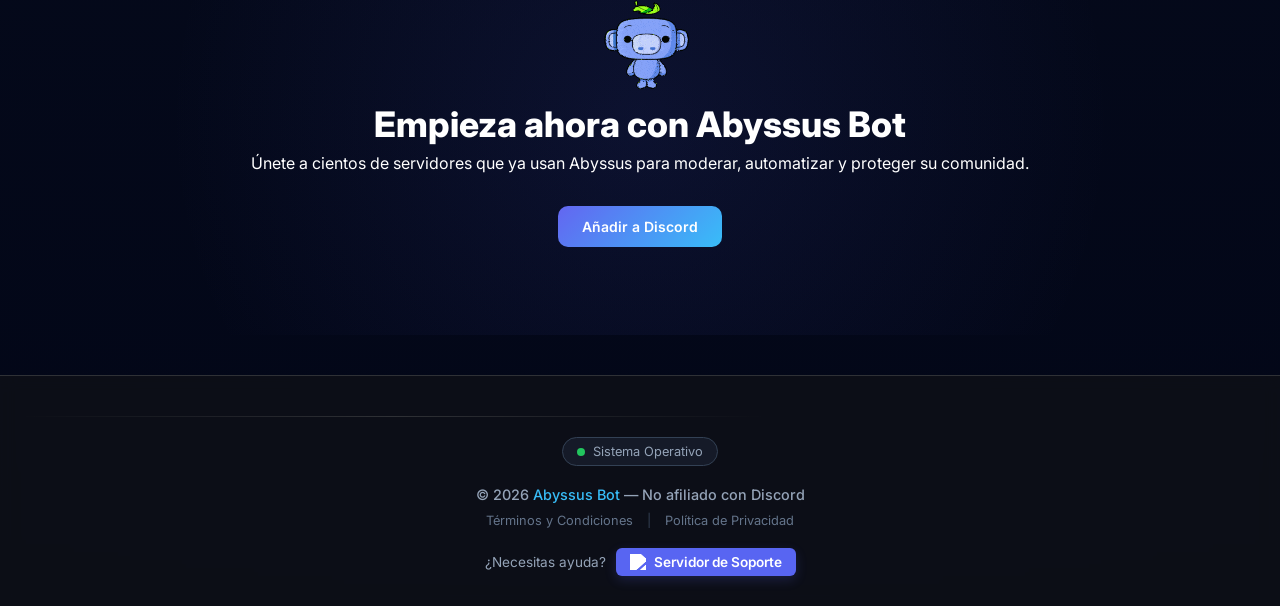
==== commit 2074a321: "Update index.html" ====
--- a/index.html
+++ b/index.html
@@ -651,7 +651,7 @@
     <a href="https://discord.com/oauth2/authorize?client_id=680897280433324081&redirect_uri=http%3A%2F%2F45.126.209.75%3A7030%2Fcallback&response_type=code&scope=identify%20guilds"
        class="discord-btn">
       <img src="https://cdn.jsdelivr.net/npm/simple-icons@v11/icons/discord.svg" width="16">
-      Dashboard
+      Login Dashboard
     </a>
   </div>
 </nav>
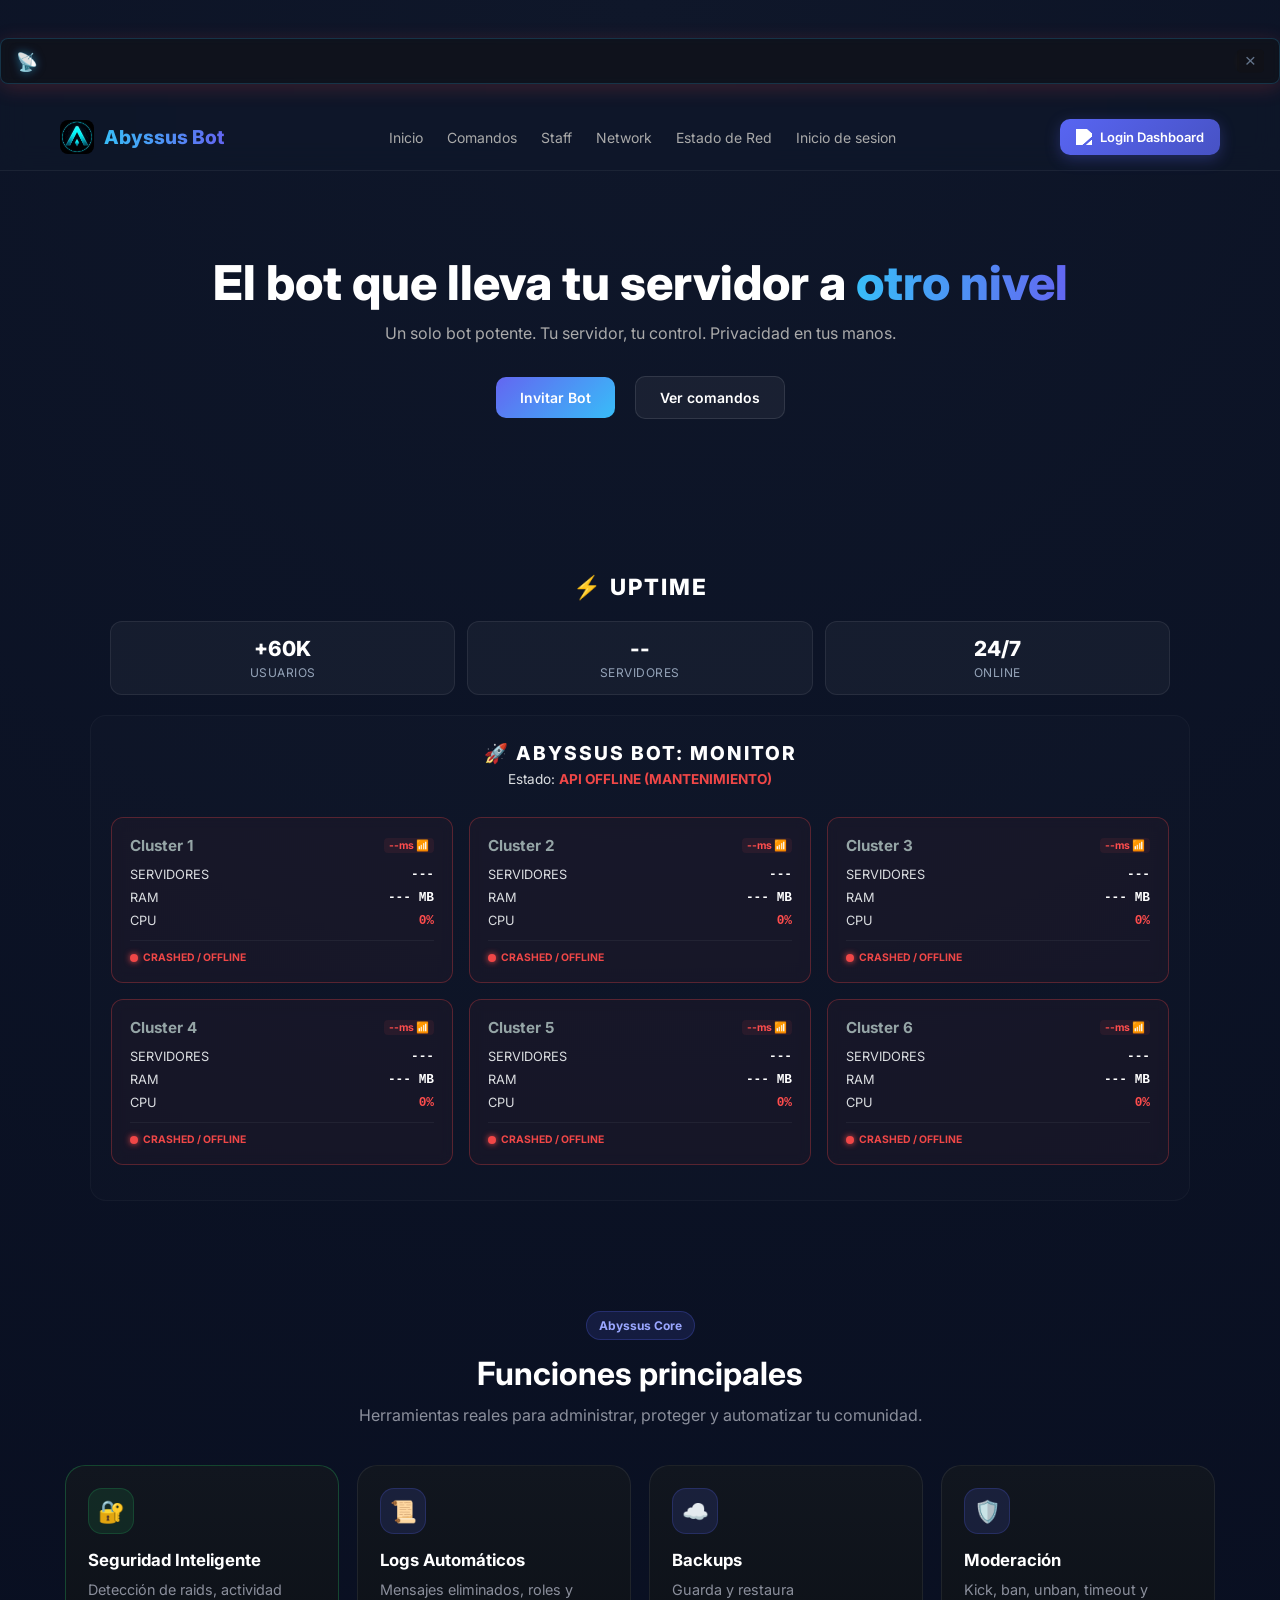
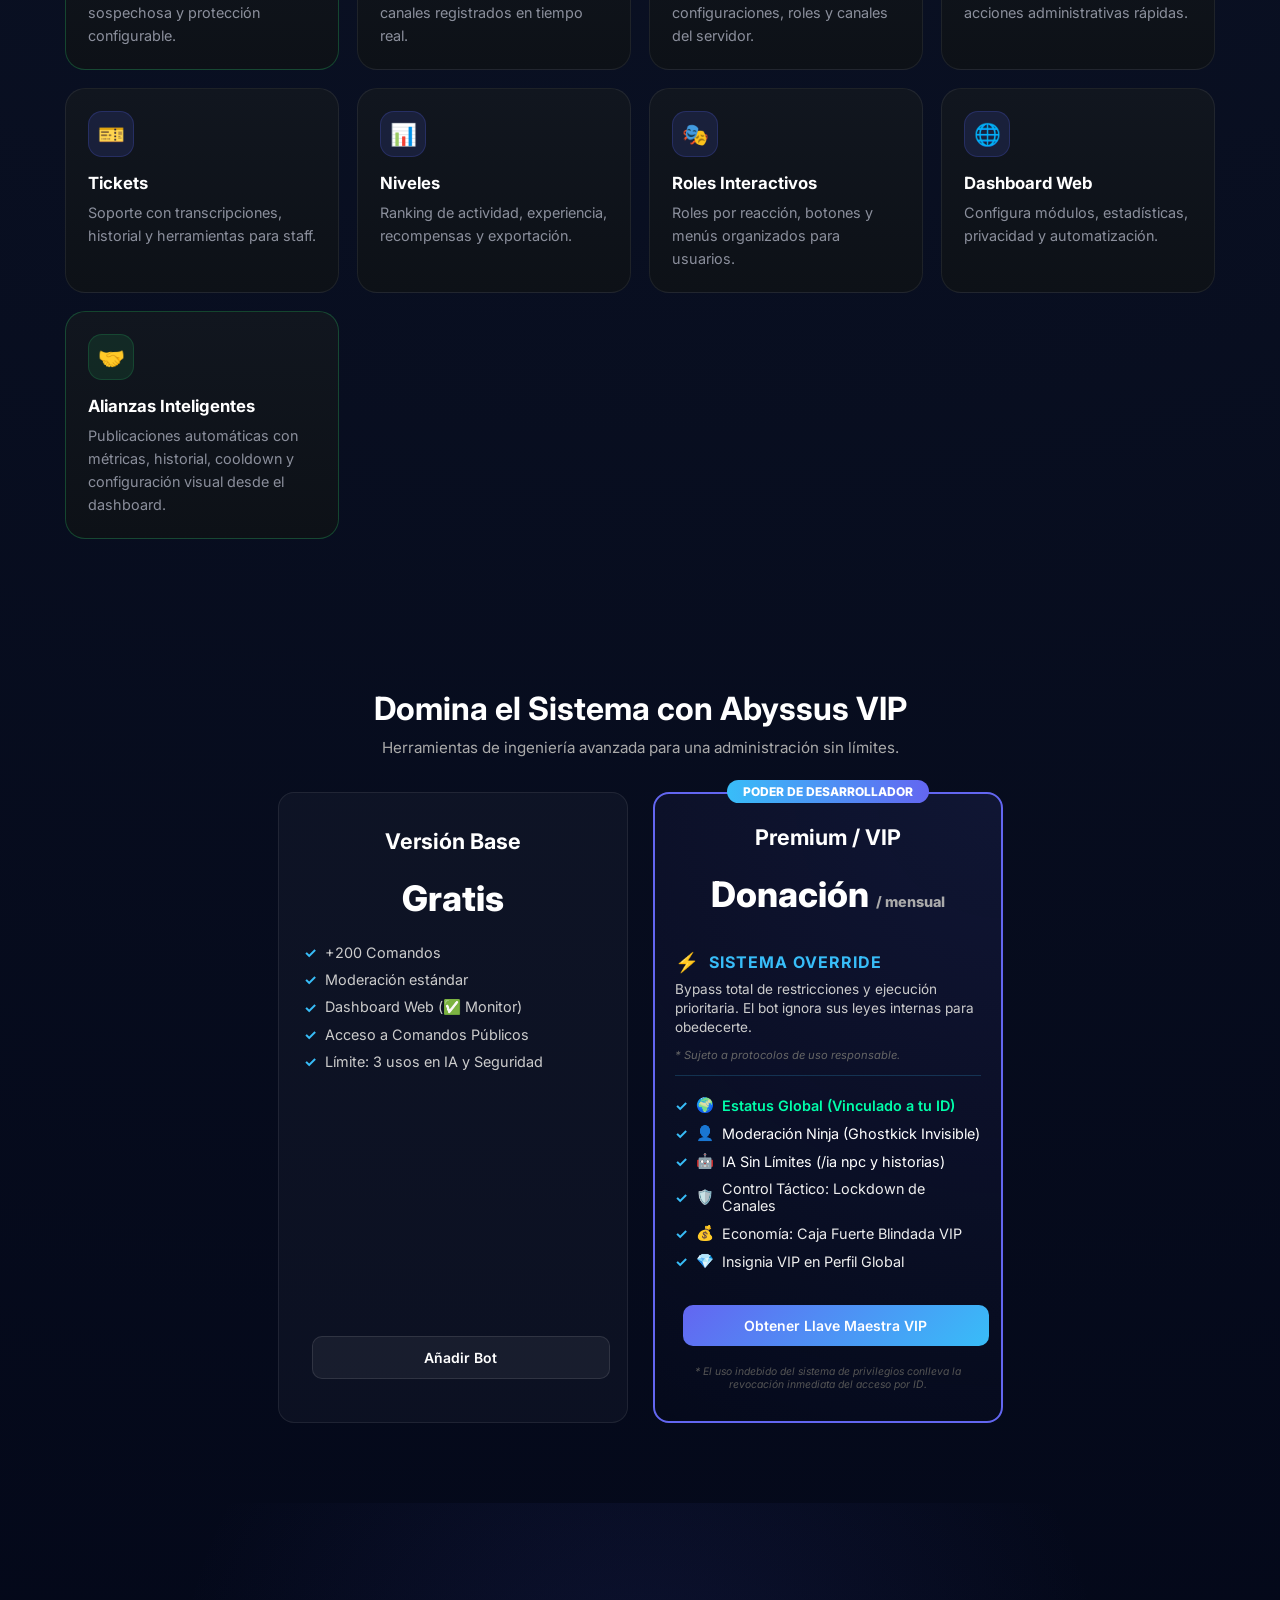
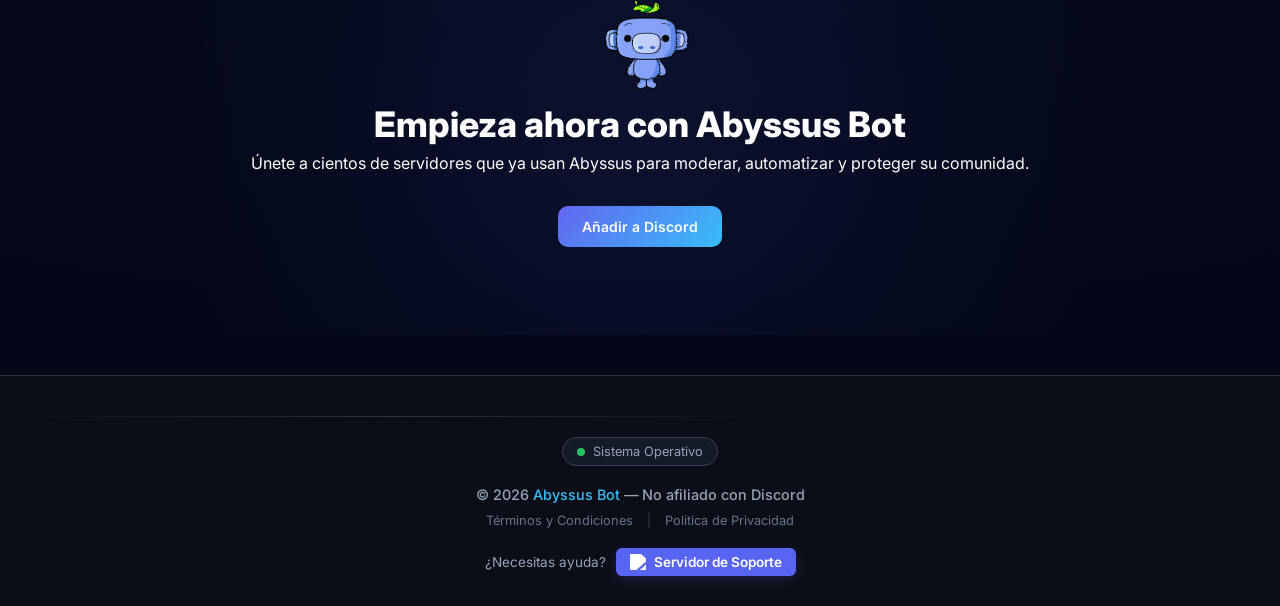
==== commit 28e8cab7: "Add login link to index.html" ====
--- a/index.html
+++ b/index.html
@@ -647,6 +647,7 @@
       <a href="staffteam.html">Staff</a>
       <a href="network.html">Network</a>
       <a href="estado.html">Estado de Red</a>
+       <a href="registro.html">Inicio de sesion</a>
     </div>
     <a href="https://discord.com/oauth2/authorize?client_id=680897280433324081&redirect_uri=http%3A%2F%2F45.126.209.75%3A7030%2Fcallback&response_type=code&scope=identify%20guilds"
        class="discord-btn">
